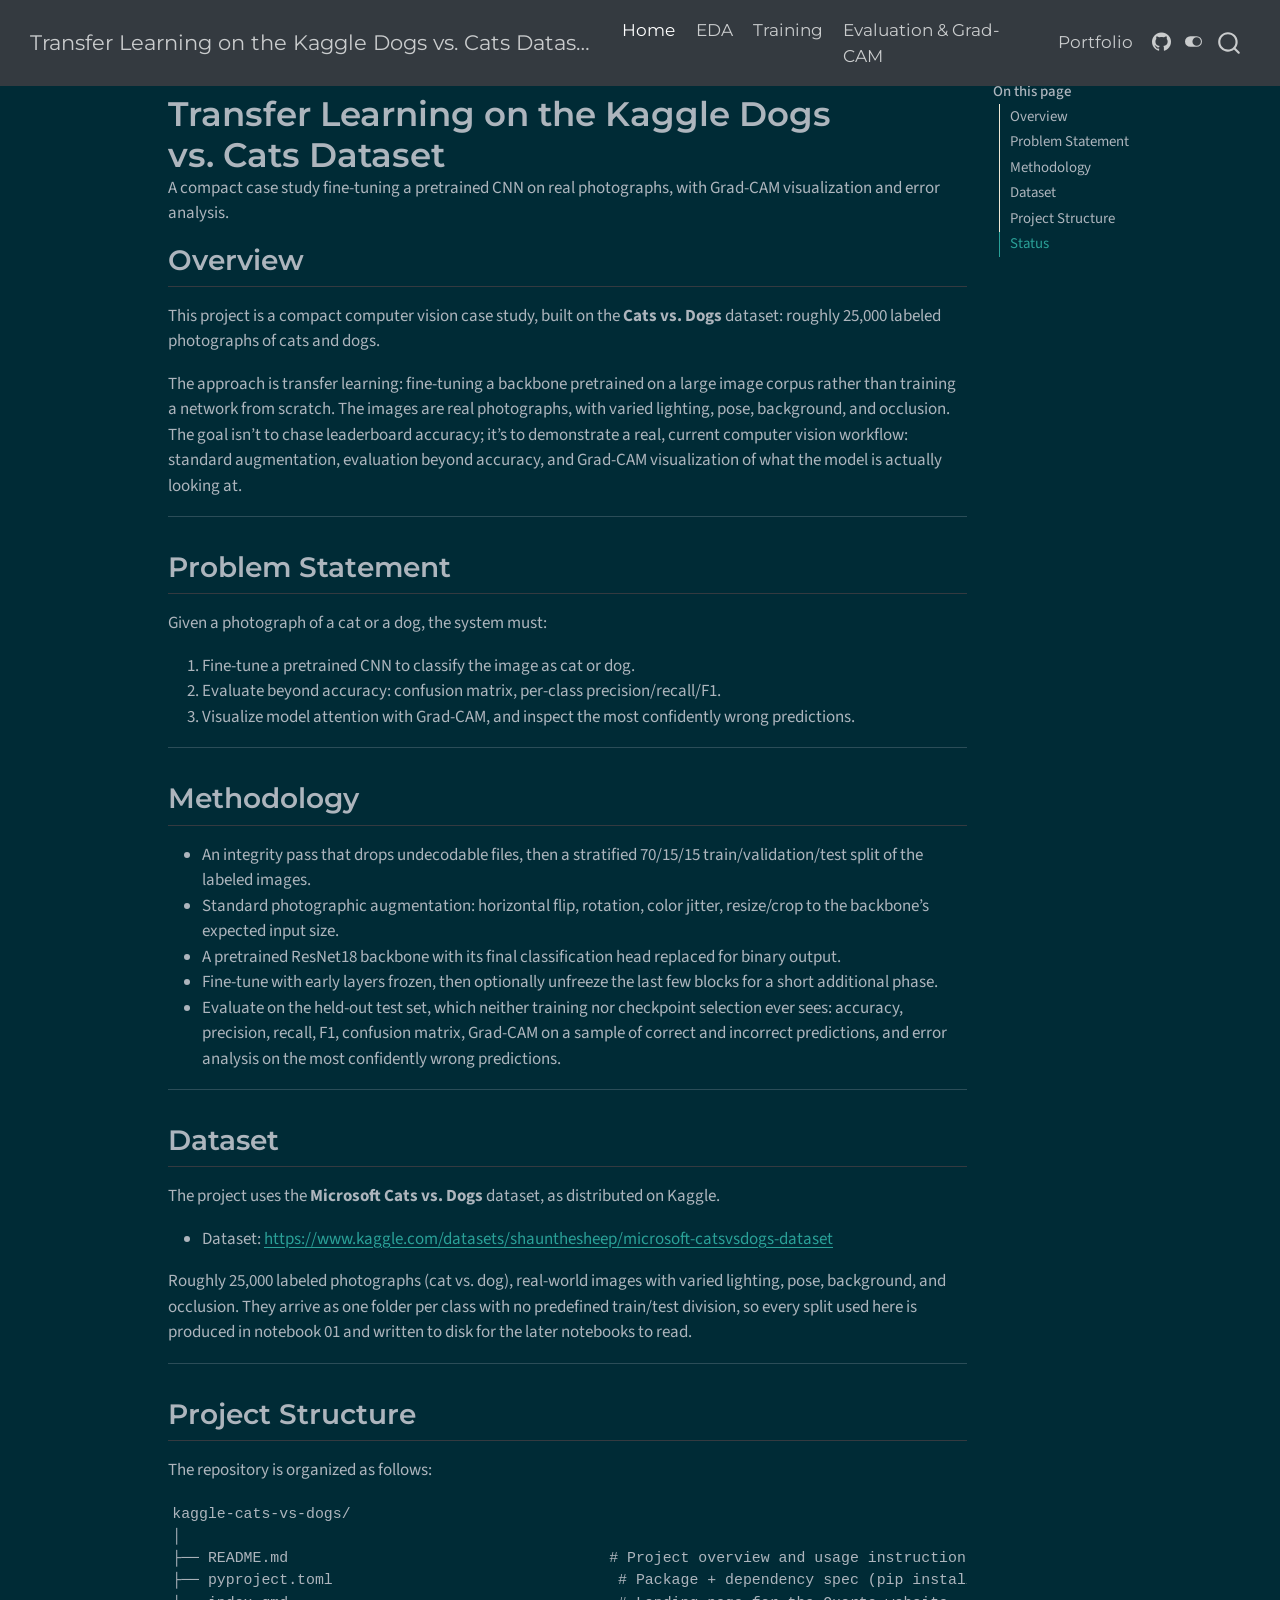
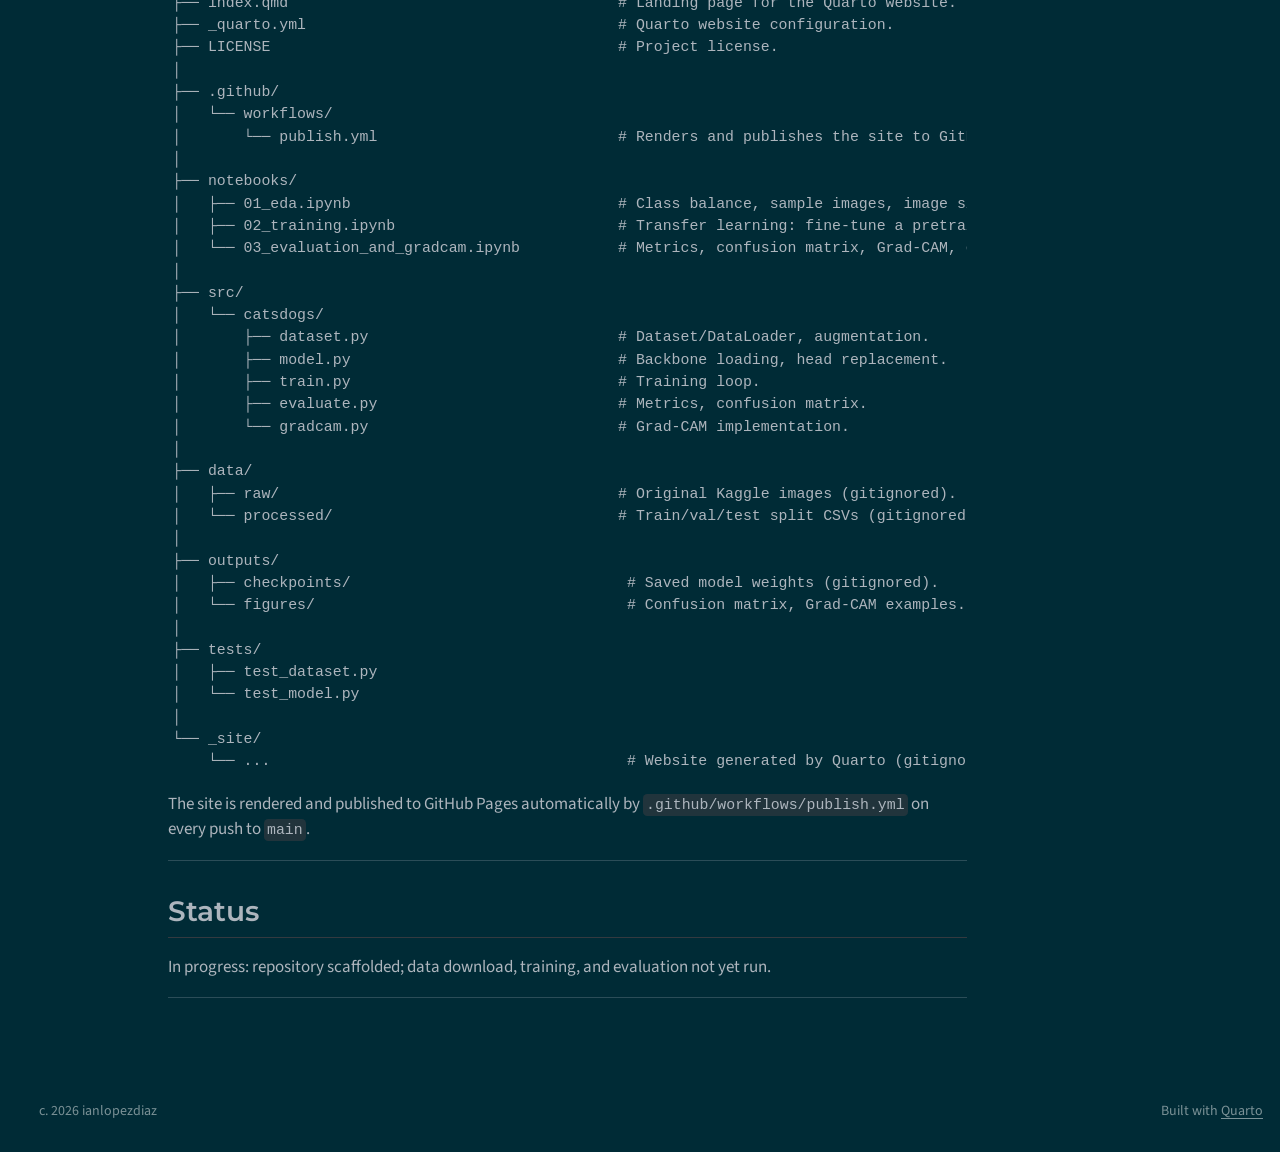
==== index.html @ c194fa3e "Built site for gh-pages" ====
<!DOCTYPE html>
<html xmlns="http://www.w3.org/1999/xhtml" lang="en" xml:lang="en"><head>

<meta charset="utf-8">
<meta name="generator" content="quarto-1.9.38">

<meta name="viewport" content="width=device-width, initial-scale=1.0, user-scalable=yes">

<meta name="description" content="A compact case study fine-tuning a pretrained CNN on real photographs, with Grad-CAM visualization and error analysis.">

<title>Transfer Learning on the Kaggle Dogs vs.&nbsp;Cats Dataset</title>
<style>
/* Default styles provided by pandoc.
** See https://pandoc.org/MANUAL.html#variables-for-html for config info.
*/
code{white-space: pre-wrap;}
span.smallcaps{font-variant: small-caps;}
div.columns{display: flex; gap: min(4vw, 1.5em);}
div.column{flex: auto; overflow-x: auto;}
div.hanging-indent{margin-left: 1.5em; text-indent: -1.5em;}
ul.task-list{list-style: none;}
ul.task-list li input[type="checkbox"] {
  width: 0.8em;
  margin: 0 0.8em 0.2em -1em; /* quarto-specific, see https://github.com/quarto-dev/quarto-cli/issues/4556 */ 
  vertical-align: middle;
}
</style>


<script src="site_libs/quarto-nav/quarto-nav.js"></script>
<script src="site_libs/quarto-nav/headroom.min.js"></script>
<script src="site_libs/clipboard/clipboard.min.js"></script>
<script src="site_libs/quarto-search/autocomplete.umd.js"></script>
<script src="site_libs/quarto-search/fuse.min.js"></script>
<script src="site_libs/quarto-search/quarto-search.js"></script>
<meta name="quarto:offset" content="./">
<script src="site_libs/quarto-html/quarto.js" type="module"></script>
<script src="site_libs/quarto-html/tabsets/tabsets.js" type="module"></script>
<script src="site_libs/quarto-html/popper.min.js"></script>
<script src="site_libs/quarto-html/tippy.umd.min.js"></script>
<script src="site_libs/quarto-html/anchor.min.js"></script>
<link href="site_libs/quarto-html/tippy.css" rel="stylesheet">
<link href="site_libs/quarto-html/quarto-syntax-highlighting-de63f62b328812d8e578a4d74e282472.css" rel="stylesheet" class="quarto-color-scheme" id="quarto-text-highlighting-styles">
<link href="site_libs/quarto-html/quarto-syntax-highlighting-dark-6b6957c917596b414ec0b78690761e87.css" rel="stylesheet" class="quarto-color-scheme quarto-color-alternate" id="quarto-text-highlighting-styles">
<script src="site_libs/bootstrap/bootstrap.min.js"></script>
<link href="site_libs/bootstrap/bootstrap-icons.css" rel="stylesheet">
<link href="site_libs/bootstrap/bootstrap-56c6ba344ce1fe9ce567c839fcaaa1fb.min.css" rel="stylesheet" append-hash="true" class="quarto-color-scheme" id="quarto-bootstrap" data-mode="light">
<link href="site_libs/bootstrap/bootstrap-dark-e62e535e3da6ef647fc583e7cb8f0564.min.css" rel="stylesheet" append-hash="true" class="quarto-color-scheme quarto-color-alternate" id="quarto-bootstrap" data-mode="dark">
<script id="quarto-search-options" type="application/json">{
  "location": "navbar",
  "copy-button": false,
  "collapse-after": 3,
  "panel-placement": "end",
  "type": "overlay",
  "limit": 50,
  "keyboard-shortcut": [
    "f",
    "/",
    "s"
  ],
  "show-item-context": false,
  "language": {
    "search-no-results-text": "No results",
    "search-matching-documents-text": "matching documents",
    "search-copy-link-title": "Copy link to search",
    "search-hide-matches-text": "Hide additional matches",
    "search-more-match-text": "more match in this document",
    "search-more-matches-text": "more matches in this document",
    "search-clear-button-title": "Clear",
    "search-text-placeholder": "",
    "search-detached-cancel-button-title": "Cancel",
    "search-submit-button-title": "Submit",
    "search-label": "Search"
  }
}</script>


</head>

<body class="nav-fixed quarto-dark"><script id="quarto-html-before-body" type="application/javascript">
    const toggleBodyColorMode = (bsSheetEl) => {
      const mode = bsSheetEl.getAttribute("data-mode");
      const bodyEl = window.document.querySelector("body");
      if (mode === "dark") {
        bodyEl.classList.add("quarto-dark");
        bodyEl.classList.remove("quarto-light");
      } else {
        bodyEl.classList.add("quarto-light");
        bodyEl.classList.remove("quarto-dark");
      }
    }
    const toggleBodyColorPrimary = () => {
      const bsSheetEl = window.document.querySelector("link#quarto-bootstrap:not([rel=disabled-stylesheet])");
      if (bsSheetEl) {
        toggleBodyColorMode(bsSheetEl);
      }
    }
    const setColorSchemeToggle = (alternate) => {
      const toggles = window.document.querySelectorAll('.quarto-color-scheme-toggle');
      for (let i=0; i < toggles.length; i++) {
        const toggle = toggles[i];
        if (toggle) {
          if (alternate) {
            toggle.classList.add("alternate");
          } else {
            toggle.classList.remove("alternate");
          }
        }
      }
    };
    const toggleColorMode = (alternate) => {
      // Switch the stylesheets
      const primaryStylesheets = window.document.querySelectorAll('link.quarto-color-scheme:not(.quarto-color-alternate)');
      const alternateStylesheets = window.document.querySelectorAll('link.quarto-color-scheme.quarto-color-alternate');
      manageTransitions('#quarto-margin-sidebar .nav-link', false);
      if (alternate) {
        // note: dark is layered on light, we don't disable primary!
        enableStylesheet(alternateStylesheets);
        for (const sheetNode of alternateStylesheets) {
          if (sheetNode.id === "quarto-bootstrap") {
            toggleBodyColorMode(sheetNode);
          }
        }
      } else {
        disableStylesheet(alternateStylesheets);
        enableStylesheet(primaryStylesheets)
        toggleBodyColorPrimary();
      }
      manageTransitions('#quarto-margin-sidebar .nav-link', true);
      // Switch the toggles
      setColorSchemeToggle(alternate)
      // Hack to workaround the fact that safari doesn't
      // properly recolor the scrollbar when toggling (#1455)
      if (navigator.userAgent.indexOf('Safari') > 0 && navigator.userAgent.indexOf('Chrome') == -1) {
        manageTransitions("body", false);
        window.scrollTo(0, 1);
        setTimeout(() => {
          window.scrollTo(0, 0);
          manageTransitions("body", true);
        }, 40);
      }
    }
    const disableStylesheet = (stylesheets) => {
      for (let i=0; i < stylesheets.length; i++) {
        const stylesheet = stylesheets[i];
        stylesheet.rel = 'disabled-stylesheet';
      }
    }
    const enableStylesheet = (stylesheets) => {
      for (let i=0; i < stylesheets.length; i++) {
        const stylesheet = stylesheets[i];
        if(stylesheet.rel !== 'stylesheet') { // for Chrome, which will still FOUC without this check
          stylesheet.rel = 'stylesheet';
        }
      }
    }
    const manageTransitions = (selector, allowTransitions) => {
      const els = window.document.querySelectorAll(selector);
      for (let i=0; i < els.length; i++) {
        const el = els[i];
        if (allowTransitions) {
          el.classList.remove('notransition');
        } else {
          el.classList.add('notransition');
        }
      }
    }
    const isFileUrl = () => {
      return window.location.protocol === 'file:';
    }
    const hasAlternateSentinel = () => {
      let styleSentinel = getColorSchemeSentinel();
      if (styleSentinel !== null) {
        return styleSentinel === "alternate";
      } else {
        return false;
      }
    }
    const setStyleSentinel = (alternate) => {
      const value = alternate ? "alternate" : "default";
      if (!isFileUrl()) {
        window.localStorage.setItem("quarto-color-scheme", value);
      } else {
        localAlternateSentinel = value;
      }
    }
    const getColorSchemeSentinel = () => {
      if (!isFileUrl()) {
        const storageValue = window.localStorage.getItem("quarto-color-scheme");
        return storageValue != null ? storageValue : localAlternateSentinel;
      } else {
        return localAlternateSentinel;
      }
    }
    const toggleGiscusIfUsed = (isAlternate, darkModeDefault) => {
      const baseTheme = document.querySelector('#giscus-base-theme')?.value ?? 'light';
      const alternateTheme = document.querySelector('#giscus-alt-theme')?.value ?? 'dark';
      let newTheme = '';
      if(authorPrefersDark) {
        newTheme = isAlternate ? baseTheme : alternateTheme;
      } else {
        newTheme = isAlternate ? alternateTheme : baseTheme;
      }
      const changeGiscusTheme = () => {
        // From: https://github.com/giscus/giscus/issues/336
        const sendMessage = (message) => {
          const iframe = document.querySelector('iframe.giscus-frame');
          if (!iframe) return;
          iframe.contentWindow.postMessage({ giscus: message }, 'https://giscus.app');
        }
        sendMessage({
          setConfig: {
            theme: newTheme
          }
        });
      }
      const isGiscussLoaded = window.document.querySelector('iframe.giscus-frame') !== null;
      if (isGiscussLoaded) {
        changeGiscusTheme();
      }
    };
    const authorPrefersDark = true;
    const darkModeDefault = authorPrefersDark;
    let localAlternateSentinel = darkModeDefault ? 'alternate' : 'default';
    // Dark / light mode switch
    window.quartoToggleColorScheme = () => {
      // Read the current dark / light value
      let toAlternate = !hasAlternateSentinel();
      toggleColorMode(toAlternate);
      setStyleSentinel(toAlternate);
      toggleGiscusIfUsed(toAlternate, darkModeDefault);
      window.dispatchEvent(new Event('resize'));
    };
    // Switch to dark mode if need be
    if (hasAlternateSentinel()) {
      toggleColorMode(true);
    } else {
      toggleColorMode(false);
    }
  </script>

<div id="quarto-search-results"></div>
  <header id="quarto-header" class="headroom fixed-top">
    <nav class="navbar navbar-expand-lg " data-bs-theme="dark">
      <div class="navbar-container container-fluid">
      <div class="navbar-brand-container mx-auto">
    <a class="navbar-brand" href="./index.html">
    <span class="navbar-title">Transfer Learning on the Kaggle Dogs vs.&nbsp;Cats Dataset</span>
    </a>
  </div>
            <div id="quarto-search" class="" title="Search"></div>
          <button class="navbar-toggler" type="button" data-bs-toggle="collapse" data-bs-target="#navbarCollapse" aria-controls="navbarCollapse" role="menu" aria-expanded="false" aria-label="Toggle navigation" onclick="if (window.quartoToggleHeadroom) { window.quartoToggleHeadroom(); }">
  <span class="navbar-toggler-icon"></span>
</button>
          <div class="collapse navbar-collapse" id="navbarCollapse">
            <ul class="navbar-nav navbar-nav-scroll me-auto">
  <li class="nav-item">
    <a class="nav-link active" href="./index.html" aria-current="page"> 
<span class="menu-text">Home</span></a>
  </li>  
  <li class="nav-item">
    <a class="nav-link" href="./notebooks/01_eda.html"> 
<span class="menu-text">EDA</span></a>
  </li>  
  <li class="nav-item">
    <a class="nav-link" href="./notebooks/02_training.html"> 
<span class="menu-text">Training</span></a>
  </li>  
  <li class="nav-item">
    <a class="nav-link" href="./notebooks/03_evaluation_and_gradcam.html"> 
<span class="menu-text">Evaluation &amp; Grad-CAM</span></a>
  </li>  
</ul>
            <ul class="navbar-nav navbar-nav-scroll ms-auto">
  <li class="nav-item">
    <a class="nav-link" href="https://ianlopezdiaz.github.io/portfolio"> 
<span class="menu-text">Portfolio</span></a>
  </li>  
  <li class="nav-item compact">
    <a class="nav-link" href="https://github.com/ianlopezdiaz/kaggle-cats-vs-dogs"> <i class="bi bi-github" role="img">
</i> 
<span class="menu-text"></span></a>
  </li>  
</ul>
          </div> <!-- /navcollapse -->
            <div class="quarto-navbar-tools">
  <a href="" class="quarto-color-scheme-toggle quarto-navigation-tool  px-1" onclick="window.quartoToggleColorScheme(); return false;" title="Toggle dark mode"><i class="bi"></i></a>
</div>
      </div> <!-- /container-fluid -->
    </nav>
</header>
<!-- content -->
<div id="quarto-content" class="quarto-container page-columns page-rows-contents page-layout-article page-navbar">
<!-- sidebar -->
<!-- margin-sidebar -->
    <div id="quarto-margin-sidebar" class="sidebar margin-sidebar">
        <nav id="TOC" role="doc-toc" class="toc-active">
    <h2 id="toc-title">On this page</h2>
   
  <ul>
  <li><a href="#overview" id="toc-overview" class="nav-link active" data-scroll-target="#overview">Overview</a></li>
  <li><a href="#problem-statement" id="toc-problem-statement" class="nav-link" data-scroll-target="#problem-statement">Problem Statement</a></li>
  <li><a href="#methodology" id="toc-methodology" class="nav-link" data-scroll-target="#methodology">Methodology</a></li>
  <li><a href="#dataset" id="toc-dataset" class="nav-link" data-scroll-target="#dataset">Dataset</a></li>
  <li><a href="#project-structure" id="toc-project-structure" class="nav-link" data-scroll-target="#project-structure">Project Structure</a></li>
  <li><a href="#status" id="toc-status" class="nav-link" data-scroll-target="#status">Status</a></li>
  </ul>
</nav>
    </div>
<!-- main -->
<main class="content" id="quarto-document-content">


<header id="title-block-header" class="quarto-title-block default">
<div class="quarto-title">
<h1 class="title">Transfer Learning on the Kaggle Dogs vs.&nbsp;Cats Dataset</h1>
</div>

<div>
  <div class="description">
    A compact case study fine-tuning a pretrained CNN on real photographs, with Grad-CAM visualization and error analysis.
  </div>
</div>


<div class="quarto-title-meta">

    
  
    
  </div>
  


</header>


<section id="overview" class="level2">
<h2 class="anchored" data-anchor-id="overview">Overview</h2>
<p>This project is a compact computer vision case study, built on the <strong>Cats vs.&nbsp;Dogs</strong> dataset: roughly 25,000 labeled photographs of cats and dogs.</p>
<p>The approach is transfer learning: fine-tuning a backbone pretrained on a large image corpus rather than training a network from scratch. The images are real photographs, with varied lighting, pose, background, and occlusion. The goal isn’t to chase leaderboard accuracy; it’s to demonstrate a real, current computer vision workflow: standard augmentation, evaluation beyond accuracy, and Grad-CAM visualization of what the model is actually looking at.</p>
<hr>
</section>
<section id="problem-statement" class="level2">
<h2 class="anchored" data-anchor-id="problem-statement">Problem Statement</h2>
<p>Given a photograph of a cat or a dog, the system must:</p>
<ol type="1">
<li>Fine-tune a pretrained CNN to classify the image as cat or dog.</li>
<li>Evaluate beyond accuracy: confusion matrix, per-class precision/recall/F1.</li>
<li>Visualize model attention with Grad-CAM, and inspect the most confidently wrong predictions.</li>
</ol>
<hr>
</section>
<section id="methodology" class="level2">
<h2 class="anchored" data-anchor-id="methodology">Methodology</h2>
<ul>
<li>An integrity pass that drops undecodable files, then a stratified 70/15/15 train/validation/test split of the labeled images.</li>
<li>Standard photographic augmentation: horizontal flip, rotation, color jitter, resize/crop to the backbone’s expected input size.</li>
<li>A pretrained ResNet18 backbone with its final classification head replaced for binary output.</li>
<li>Fine-tune with early layers frozen, then optionally unfreeze the last few blocks for a short additional phase.</li>
<li>Evaluate on the held-out test set, which neither training nor checkpoint selection ever sees: accuracy, precision, recall, F1, confusion matrix, Grad-CAM on a sample of correct and incorrect predictions, and error analysis on the most confidently wrong predictions.</li>
</ul>
<hr>
</section>
<section id="dataset" class="level2">
<h2 class="anchored" data-anchor-id="dataset">Dataset</h2>
<p>The project uses the <strong>Microsoft Cats vs.&nbsp;Dogs</strong> dataset, as distributed on Kaggle.</p>
<ul>
<li>Dataset: <a href="https://www.kaggle.com/datasets/shaunthesheep/microsoft-catsvsdogs-dataset">https://www.kaggle.com/datasets/shaunthesheep/microsoft-catsvsdogs-dataset</a></li>
</ul>
<p>Roughly 25,000 labeled photographs (cat vs.&nbsp;dog), real-world images with varied lighting, pose, background, and occlusion. They arrive as one folder per class with no predefined train/test division, so every split used here is produced in notebook 01 and written to disk for the later notebooks to read.</p>
<hr>
</section>
<section id="project-structure" class="level2">
<h2 class="anchored" data-anchor-id="project-structure">Project Structure</h2>
<p>The repository is organized as follows:</p>
<pre class="text"><code>kaggle-cats-vs-dogs/
│
├── README.md                                    # Project overview and usage instructions.
├── pyproject.toml                                # Package + dependency spec (pip install -e .).
├── index.qmd                                     # Landing page for the Quarto website.
├── _quarto.yml                                   # Quarto website configuration.
├── LICENSE                                       # Project license.
│
├── .github/
│   └── workflows/
│       └── publish.yml                           # Renders and publishes the site to GitHub Pages on push to main.
│
├── notebooks/
│   ├── 01_eda.ipynb                              # Class balance, sample images, image size/aspect survey.
│   ├── 02_training.ipynb                         # Transfer learning: fine-tune a pretrained backbone.
│   └── 03_evaluation_and_gradcam.ipynb           # Metrics, confusion matrix, Grad-CAM, error analysis.
│
├── src/
│   └── catsdogs/
│       ├── dataset.py                            # Dataset/DataLoader, augmentation.
│       ├── model.py                              # Backbone loading, head replacement.
│       ├── train.py                              # Training loop.
│       ├── evaluate.py                           # Metrics, confusion matrix.
│       └── gradcam.py                            # Grad-CAM implementation.
│
├── data/
│   ├── raw/                                      # Original Kaggle images (gitignored).
│   └── processed/                                # Train/val/test split CSVs (gitignored).
│
├── outputs/
│   ├── checkpoints/                               # Saved model weights (gitignored).
│   └── figures/                                   # Confusion matrix, Grad-CAM examples.
│
├── tests/
│   ├── test_dataset.py
│   └── test_model.py
│
└── _site/
    └── ...                                        # Website generated by Quarto (gitignored, built in CI, not committed).</code></pre>
<p>The site is rendered and published to GitHub Pages automatically by <code>.github/workflows/publish.yml</code> on every push to <code>main</code>.</p>
<hr>
</section>
<section id="status" class="level2">
<h2 class="anchored" data-anchor-id="status">Status</h2>
<p>In progress: repository scaffolded; data download, training, and evaluation not yet run.</p>
<hr>


</section>

</main> <!-- /main -->
<script id="quarto-html-after-body" type="application/javascript">
  window.document.addEventListener("DOMContentLoaded", function (event) {
    // Ensure there is a toggle, if there isn't float one in the top right
    if (window.document.querySelector('.quarto-color-scheme-toggle') === null) {
      const a = window.document.createElement('a');
      a.classList.add('top-right');
      a.classList.add('quarto-color-scheme-toggle');
      a.href = "";
      a.onclick = function() { try { window.quartoToggleColorScheme(); } catch {} return false; };
      const i = window.document.createElement("i");
      i.classList.add('bi');
      a.appendChild(i);
      window.document.body.appendChild(a);
    }
    setColorSchemeToggle(hasAlternateSentinel())
    const icon = "";
    const anchorJS = new window.AnchorJS();
    anchorJS.options = {
      placement: 'right',
      icon: icon
    };
    anchorJS.add('.anchored');
    const isCodeAnnotation = (el) => {
      for (const clz of el.classList) {
        if (clz.startsWith('code-annotation-')) {                     
          return true;
        }
      }
      return false;
    }
    const onCopySuccess = function(e) {
      // button target
      const button = e.trigger;
      // don't keep focus
      button.blur();
      // flash "checked"
      button.classList.add('code-copy-button-checked');
      var currentTitle = button.getAttribute("title");
      button.setAttribute("title", "Copied!");
      let tooltip;
      if (window.bootstrap) {
        button.setAttribute("data-bs-toggle", "tooltip");
        button.setAttribute("data-bs-placement", "left");
        button.setAttribute("data-bs-title", "Copied!");
        tooltip = new bootstrap.Tooltip(button, 
          { trigger: "manual", 
            customClass: "code-copy-button-tooltip",
            offset: [0, -8]});
        tooltip.show();    
      }
      setTimeout(function() {
        if (tooltip) {
          tooltip.hide();
          button.removeAttribute("data-bs-title");
          button.removeAttribute("data-bs-toggle");
          button.removeAttribute("data-bs-placement");
        }
        button.setAttribute("title", currentTitle);
        button.classList.remove('code-copy-button-checked');
      }, 1000);
      // clear code selection
      e.clearSelection();
    }
    const getTextToCopy = function(trigger) {
      const outerScaffold = trigger.parentElement.cloneNode(true);
      const codeEl = outerScaffold.querySelector('code');
      for (const childEl of codeEl.children) {
        if (isCodeAnnotation(childEl)) {
          childEl.remove();
        }
      }
      return codeEl.innerText;
    }
    const clipboard = new window.ClipboardJS('.code-copy-button:not([data-in-quarto-modal])', {
      text: getTextToCopy
    });
    clipboard.on('success', onCopySuccess);
    if (window.document.getElementById('quarto-embedded-source-code-modal')) {
      const clipboardModal = new window.ClipboardJS('.code-copy-button[data-in-quarto-modal]', {
        text: getTextToCopy,
        container: window.document.getElementById('quarto-embedded-source-code-modal')
      });
      clipboardModal.on('success', onCopySuccess);
    }
      var localhostRegex = new RegExp(/^(?:http|https):\/\/localhost\:?[0-9]*\//);
      var mailtoRegex = new RegExp(/^mailto:/);
        var filterRegex = new RegExp("https:\/\/ianlopezdiaz\.github\.io\/kaggle-cats-vs-dogs");
      var isInternal = (href) => {
          return filterRegex.test(href) || localhostRegex.test(href) || mailtoRegex.test(href);
      }
      // Inspect non-navigation links and adorn them if external
     var links = window.document.querySelectorAll('a[href]:not(.nav-link):not(.navbar-brand):not(.toc-action):not(.sidebar-link):not(.sidebar-item-toggle):not(.pagination-link):not(.no-external):not([aria-hidden]):not(.dropdown-item):not(.quarto-navigation-tool):not(.about-link)');
      for (var i=0; i<links.length; i++) {
        const link = links[i];
        if (!isInternal(link.href)) {
          // undo the damage that might have been done by quarto-nav.js in the case of
          // links that we want to consider external
          if (link.dataset.originalHref !== undefined) {
            link.href = link.dataset.originalHref;
          }
        }
      }
    function tippyHover(el, contentFn, onTriggerFn, onUntriggerFn) {
      const config = {
        allowHTML: true,
        maxWidth: 500,
        delay: 100,
        arrow: false,
        appendTo: function(el) {
            return el.parentElement;
        },
        interactive: true,
        interactiveBorder: 10,
        theme: 'quarto',
        placement: 'bottom-start',
      };
      if (contentFn) {
        config.content = contentFn;
      }
      if (onTriggerFn) {
        config.onTrigger = onTriggerFn;
      }
      if (onUntriggerFn) {
        config.onUntrigger = onUntriggerFn;
      }
      window.tippy(el, config); 
    }
    const noterefs = window.document.querySelectorAll('a[role="doc-noteref"]');
    for (var i=0; i<noterefs.length; i++) {
      const ref = noterefs[i];
      tippyHover(ref, function() {
        // use id or data attribute instead here
        let href = ref.getAttribute('data-footnote-href') || ref.getAttribute('href');
        try { href = new URL(href).hash; } catch {}
        const id = href.replace(/^#\/?/, "");
        const note = window.document.getElementById(id);
        if (note) {
          return note.innerHTML;
        } else {
          return "";
        }
      });
    }
    const xrefs = window.document.querySelectorAll('a.quarto-xref');
    const processXRef = (id, note) => {
      // Strip column container classes
      const stripColumnClz = (el) => {
        el.classList.remove("page-full", "page-columns");
        if (el.children) {
          for (const child of el.children) {
            stripColumnClz(child);
          }
        }
      }
      stripColumnClz(note)
      if (id === null || id.startsWith('sec-')) {
        // Special case sections, only their first couple elements
        const container = document.createElement("div");
        if (note.children && note.children.length > 2) {
          container.appendChild(note.children[0].cloneNode(true));
          for (let i = 1; i < note.children.length; i++) {
            const child = note.children[i];
            if (child.tagName === "P" && child.innerText === "") {
              continue;
            } else {
              container.appendChild(child.cloneNode(true));
              break;
            }
          }
          if (window.Quarto?.typesetMath) {
            window.Quarto.typesetMath(container);
          }
          return container.innerHTML
        } else {
          if (window.Quarto?.typesetMath) {
            window.Quarto.typesetMath(note);
          }
          return note.innerHTML;
        }
      } else {
        // Remove any anchor links if they are present
        const anchorLink = note.querySelector('a.anchorjs-link');
        if (anchorLink) {
          anchorLink.remove();
        }
        if (window.Quarto?.typesetMath) {
          window.Quarto.typesetMath(note);
        }
        if (note.classList.contains("callout")) {
          return note.outerHTML;
        } else {
          return note.innerHTML;
        }
      }
    }
    for (var i=0; i<xrefs.length; i++) {
      const xref = xrefs[i];
      tippyHover(xref, undefined, function(instance) {
        instance.disable();
        let url = xref.getAttribute('href');
        let hash = undefined; 
        if (url.startsWith('#')) {
          hash = url;
        } else {
          try { hash = new URL(url).hash; } catch {}
        }
        if (hash) {
          const id = hash.replace(/^#\/?/, "");
          const note = window.document.getElementById(id);
          if (note !== null) {
            try {
              const html = processXRef(id, note.cloneNode(true));
              instance.setContent(html);
            } finally {
              instance.enable();
              instance.show();
            }
          } else {
            // See if we can fetch this
            fetch(url.split('#')[0])
            .then(res => res.text())
            .then(html => {
              const parser = new DOMParser();
              const htmlDoc = parser.parseFromString(html, "text/html");
              const note = htmlDoc.getElementById(id);
              if (note !== null) {
                const html = processXRef(id, note);
                instance.setContent(html);
              } 
            }).finally(() => {
              instance.enable();
              instance.show();
            });
          }
        } else {
          // See if we can fetch a full url (with no hash to target)
          // This is a special case and we should probably do some content thinning / targeting
          fetch(url)
          .then(res => res.text())
          .then(html => {
            const parser = new DOMParser();
            const htmlDoc = parser.parseFromString(html, "text/html");
            const note = htmlDoc.querySelector('main.content');
            if (note !== null) {
              // This should only happen for chapter cross references
              // (since there is no id in the URL)
              // remove the first header
              if (note.children.length > 0 && note.children[0].tagName === "HEADER") {
                note.children[0].remove();
              }
              const html = processXRef(null, note);
              instance.setContent(html);
            } 
          }).finally(() => {
            instance.enable();
            instance.show();
          });
        }
      }, function(instance) {
      });
    }
        let selectedAnnoteEl;
        const selectorForAnnotation = ( cell, annotation) => {
          let cellAttr = 'data-code-cell="' + cell + '"';
          let lineAttr = 'data-code-annotation="' +  annotation + '"';
          const selector = 'span[' + cellAttr + '][' + lineAttr + ']';
          return selector;
        }
        const selectCodeLines = (annoteEl) => {
          const doc = window.document;
          const targetCell = annoteEl.getAttribute("data-target-cell");
          const targetAnnotation = annoteEl.getAttribute("data-target-annotation");
          const annoteSpan = window.document.querySelector(selectorForAnnotation(targetCell, targetAnnotation));
          const lines = annoteSpan.getAttribute("data-code-lines").split(",");
          const lineIds = lines.map((line) => {
            return targetCell + "-" + line;
          })
          let top = null;
          let height = null;
          let parent = null;
          if (lineIds.length > 0) {
              //compute the position of the single el (top and bottom and make a div)
              const el = window.document.getElementById(lineIds[0]);
              top = el.offsetTop;
              height = el.offsetHeight;
              parent = el.parentElement.parentElement;
            if (lineIds.length > 1) {
              const lastEl = window.document.getElementById(lineIds[lineIds.length - 1]);
              const bottom = lastEl.offsetTop + lastEl.offsetHeight;
              height = bottom - top;
            }
            if (top !== null && height !== null && parent !== null) {
              // cook up a div (if necessary) and position it 
              let div = window.document.getElementById("code-annotation-line-highlight");
              if (div === null) {
                div = window.document.createElement("div");
                div.setAttribute("id", "code-annotation-line-highlight");
                div.style.position = 'absolute';
                parent.appendChild(div);
              }
              div.style.top = top - 2 + "px";
              div.style.height = height + 4 + "px";
              div.style.left = 0;
              let gutterDiv = window.document.getElementById("code-annotation-line-highlight-gutter");
              if (gutterDiv === null) {
                gutterDiv = window.document.createElement("div");
                gutterDiv.setAttribute("id", "code-annotation-line-highlight-gutter");
                gutterDiv.style.position = 'absolute';
                const codeCell = window.document.getElementById(targetCell);
                const gutter = codeCell.querySelector('.code-annotation-gutter');
                gutter.appendChild(gutterDiv);
              }
              gutterDiv.style.top = top - 2 + "px";
              gutterDiv.style.height = height + 4 + "px";
            }
            selectedAnnoteEl = annoteEl;
          }
        };
        const unselectCodeLines = () => {
          const elementsIds = ["code-annotation-line-highlight", "code-annotation-line-highlight-gutter"];
          elementsIds.forEach((elId) => {
            const div = window.document.getElementById(elId);
            if (div) {
              div.remove();
            }
          });
          selectedAnnoteEl = undefined;
        };
          // Handle positioning of the toggle
      window.addEventListener(
        "resize",
        throttle(() => {
          elRect = undefined;
          if (selectedAnnoteEl) {
            selectCodeLines(selectedAnnoteEl);
          }
        }, 10)
      );
      function throttle(fn, ms) {
      let throttle = false;
      let timer;
        return (...args) => {
          if(!throttle) { // first call gets through
              fn.apply(this, args);
              throttle = true;
          } else { // all the others get throttled
              if(timer) clearTimeout(timer); // cancel #2
              timer = setTimeout(() => {
                fn.apply(this, args);
                timer = throttle = false;
              }, ms);
          }
        };
      }
        // Attach click handler to the DT
        const annoteDls = window.document.querySelectorAll('dt[data-target-cell]');
        for (const annoteDlNode of annoteDls) {
          annoteDlNode.addEventListener('click', (event) => {
            const clickedEl = event.target;
            if (clickedEl !== selectedAnnoteEl) {
              unselectCodeLines();
              const activeEl = window.document.querySelector('dt[data-target-cell].code-annotation-active');
              if (activeEl) {
                activeEl.classList.remove('code-annotation-active');
              }
              selectCodeLines(clickedEl);
              clickedEl.classList.add('code-annotation-active');
            } else {
              // Unselect the line
              unselectCodeLines();
              clickedEl.classList.remove('code-annotation-active');
            }
          });
        }
    const findCites = (el) => {
      const parentEl = el.parentElement;
      if (parentEl) {
        const cites = parentEl.dataset.cites;
        if (cites) {
          return {
            el,
            cites: cites.split(' ')
          };
        } else {
          return findCites(el.parentElement)
        }
      } else {
        return undefined;
      }
    };
    var bibliorefs = window.document.querySelectorAll('a[role="doc-biblioref"]');
    for (var i=0; i<bibliorefs.length; i++) {
      const ref = bibliorefs[i];
      const citeInfo = findCites(ref);
      if (citeInfo) {
        tippyHover(citeInfo.el, function() {
          var popup = window.document.createElement('div');
          citeInfo.cites.forEach(function(cite) {
            var citeDiv = window.document.createElement('div');
            citeDiv.classList.add('hanging-indent');
            citeDiv.classList.add('csl-entry');
            var biblioDiv = window.document.getElementById('ref-' + cite);
            if (biblioDiv) {
              citeDiv.innerHTML = biblioDiv.innerHTML;
            }
            popup.appendChild(citeDiv);
          });
          return popup.innerHTML;
        });
      }
    }
  });
  </script>
</div> <!-- /content -->
<footer class="footer">
  <div class="nav-footer">
    <div class="nav-footer-left">
<ol start="3" type="a">
<li>2026 ianlopezdiaz</li>
</ol>
</div>   
    <div class="nav-footer-center">
      &nbsp;
    </div>
    <div class="nav-footer-right">
<p>Built with <a href="https://quarto.org/">Quarto</a></p>
</div>
  </div>
</footer>




</body></html>
---- site_libs/quarto-html/tippy.css ----
.tippy-box[data-animation=fade][data-state=hidden]{opacity:0}[data-tippy-root]{max-width:calc(100vw - 10px)}.tippy-box{position:relative;background-color:#333;color:#fff;border-radius:4px;font-size:14px;line-height:1.4;white-space:normal;outline:0;transition-property:transform,visibility,opacity}.tippy-box[data-placement^=top]>.tippy-arrow{bottom:0}.tippy-box[data-placement^=top]>.tippy-arrow:before{bottom:-7px;left:0;border-width:8px 8px 0;border-top-color:initial;transform-origin:center top}.tippy-box[data-placement^=bottom]>.tippy-arrow{top:0}.tippy-box[data-placement^=bottom]>.tippy-arrow:before{top:-7px;left:0;border-width:0 8px 8px;border-bottom-color:initial;transform-origin:center bottom}.tippy-box[data-placement^=left]>.tippy-arrow{right:0}.tippy-box[data-placement^=left]>.tippy-arrow:before{border-width:8px 0 8px 8px;border-left-color:initial;right:-7px;transform-origin:center left}.tippy-box[data-placement^=right]>.tippy-arrow{left:0}.tippy-box[data-placement^=right]>.tippy-arrow:before{left:-7px;border-width:8px 8px 8px 0;border-right-color:initial;transform-origin:center right}.tippy-box[data-inertia][data-state=visible]{transition-timing-function:cubic-bezier(.54,1.5,.38,1.11)}.tippy-arrow{width:16px;height:16px;color:#333}.tippy-arrow:before{content:"";position:absolute;border-color:transparent;border-style:solid}.tippy-content{position:relative;padding:5px 9px;z-index:1}
---- site_libs/quarto-html/quarto-syntax-highlighting-de63f62b328812d8e578a4d74e282472.css ----
/* quarto syntax highlight colors */
:root {
  --quarto-hl-al-color: #ff5555;
  --quarto-hl-an-color: #6a737d;
  --quarto-hl-at-color: #d73a49;
  --quarto-hl-bn-color: #005cc5;
  --quarto-hl-bu-color: #d73a49;
  --quarto-hl-ch-color: #032f62;
  --quarto-hl-co-color: #6a737d;
  --quarto-hl-cv-color: #6a737d;
  --quarto-hl-cn-color: #005cc5;
  --quarto-hl-cf-color: #d73a49;
  --quarto-hl-dt-color: #d73a49;
  --quarto-hl-dv-color: #005cc5;
  --quarto-hl-do-color: #6a737d;
  --quarto-hl-er-color: #ff5555;
  --quarto-hl-ex-color: #d73a49;
  --quarto-hl-fl-color: #005cc5;
  --quarto-hl-fu-color: #6f42c1;
  --quarto-hl-im-color: #032f62;
  --quarto-hl-in-color: #6a737d;
  --quarto-hl-kw-color: #d73a49;
  --quarto-hl-op-color: #24292e;
  --quarto-hl-pp-color: #d73a49;
  --quarto-hl-re-color: #6a737d;
  --quarto-hl-sc-color: #005cc5;
  --quarto-hl-ss-color: #032f62;
  --quarto-hl-st-color: #032f62;
  --quarto-hl-va-color: #e36209;
  --quarto-hl-vs-color: #032f62;
  --quarto-hl-wa-color: #ff5555;
}

/* other quarto variables */
:root {
  --quarto-font-monospace: SFMono-Regular, Menlo, Monaco, Consolas, "Liberation Mono", "Courier New", monospace;
}

/* syntax highlight based on Pandoc's rules */
pre > code.sourceCode > span {
  color: #24292e;
}

code.sourceCode > span {
  color: #24292e;
}

div.sourceCode,
div.sourceCode pre.sourceCode {
  color: #24292e;
}

/* Normal */
code span {
  color: #24292e;
}

/* Alert */
code span.al {
  font-weight: bold;
  color: #ff5555;
}

/* Annotation */
code span.an {
  color: #6a737d;
}

/* Attribute */
code span.at {
  color: #d73a49;
}

/* BaseN */
code span.bn {
  color: #005cc5;
}

/* BuiltIn */
code span.bu {
  color: #d73a49;
}

/* ControlFlow */
code span.cf {
  color: #d73a49;
}

/* Char */
code span.ch {
  color: #032f62;
}

/* Constant */
code span.cn {
  color: #005cc5;
}

/* Comment */
code span.co {
  color: #6a737d;
}

/* CommentVar */
code span.cv {
  color: #6a737d;
}

/* Documentation */
code span.do {
  color: #6a737d;
}

/* DataType */
code span.dt {
  color: #d73a49;
}

/* DecVal */
code span.dv {
  color: #005cc5;
}

/* Error */
code span.er {
  color: #ff5555;
  text-decoration: underline;
}

/* Extension */
code span.ex {
  font-weight: bold;
  color: #d73a49;
}

/* Float */
code span.fl {
  color: #005cc5;
}

/* Function */
code span.fu {
  color: #6f42c1;
}

/* Import */
code span.im {
  color: #032f62;
}

/* Information */
code span.in {
  color: #6a737d;
}

/* Keyword */
code span.kw {
  color: #d73a49;
}

/* Operator */
code span.op {
  color: #24292e;
}

/* Preprocessor */
code span.pp {
  color: #d73a49;
}

/* RegionMarker */
code span.re {
  color: #6a737d;
}

/* SpecialChar */
code span.sc {
  color: #005cc5;
}

/* SpecialString */
code span.ss {
  color: #032f62;
}

/* String */
code span.st {
  color: #032f62;
}

/* Variable */
code span.va {
  color: #e36209;
}

/* VerbatimString */
code span.vs {
  color: #032f62;
}

/* Warning */
code span.wa {
  color: #ff5555;
}

.prevent-inlining {
  content: "</";
}

/*# sourceMappingURL=e073dde7d9be180d5cbafa952671d6f8.css.map */
---- site_libs/quarto-html/quarto-syntax-highlighting-dark-6b6957c917596b414ec0b78690761e87.css ----
/* quarto syntax highlight colors */
:root {
  --quarto-hl-al-color: #ff5555;
  --quarto-hl-an-color: #6a737d;
  --quarto-hl-at-color: #f97583;
  --quarto-hl-bn-color: #79b8ff;
  --quarto-hl-bu-color: #f97583;
  --quarto-hl-ch-color: #9ecbff;
  --quarto-hl-co-color: #6a737d;
  --quarto-hl-cv-color: #6a737d;
  --quarto-hl-cn-color: #79b8ff;
  --quarto-hl-cf-color: #f97583;
  --quarto-hl-dt-color: #f97583;
  --quarto-hl-dv-color: #79b8ff;
  --quarto-hl-do-color: #6a737d;
  --quarto-hl-er-color: #ff5555;
  --quarto-hl-ex-color: #f97583;
  --quarto-hl-fl-color: #79b8ff;
  --quarto-hl-fu-color: #b392f0;
  --quarto-hl-im-color: #9ecbff;
  --quarto-hl-in-color: #6a737d;
  --quarto-hl-kw-color: #f97583;
  --quarto-hl-op-color: #e1e4e8;
  --quarto-hl-pp-color: #f97583;
  --quarto-hl-re-color: #6a737d;
  --quarto-hl-sc-color: #79b8ff;
  --quarto-hl-ss-color: #9ecbff;
  --quarto-hl-st-color: #9ecbff;
  --quarto-hl-va-color: #ffab70;
  --quarto-hl-vs-color: #9ecbff;
  --quarto-hl-wa-color: #ff5555;
}

/* other quarto variables */
:root {
  --quarto-font-monospace: SFMono-Regular, Menlo, Monaco, Consolas, "Liberation Mono", "Courier New", monospace;
}

/* syntax highlight based on Pandoc's rules */
pre > code.sourceCode > span {
  color: #e1e4e8;
}

code.sourceCode > span {
  color: #e1e4e8;
}

div.sourceCode,
div.sourceCode pre.sourceCode {
  color: #e1e4e8;
}

/* Normal */
code span {
  color: #e1e4e8;
}

/* Alert */
code span.al {
  font-weight: bold;
  color: #ff5555;
}

/* Annotation */
code span.an {
  color: #6a737d;
}

/* Attribute */
code span.at {
  color: #f97583;
}

/* BaseN */
code span.bn {
  color: #79b8ff;
}

/* BuiltIn */
code span.bu {
  color: #f97583;
}

/* ControlFlow */
code span.cf {
  color: #f97583;
}

/* Char */
code span.ch {
  color: #9ecbff;
}

/* Constant */
code span.cn {
  color: #79b8ff;
}

/* Comment */
code span.co {
  color: #6a737d;
}

/* CommentVar */
code span.cv {
  color: #6a737d;
}

/* Documentation */
code span.do {
  color: #6a737d;
}

/* DataType */
code span.dt {
  color: #f97583;
}

/* DecVal */
code span.dv {
  color: #79b8ff;
}

/* Error */
code span.er {
  color: #ff5555;
  text-decoration: underline;
}

/* Extension */
code span.ex {
  font-weight: bold;
  color: #f97583;
}

/* Float */
code span.fl {
  color: #79b8ff;
}

/* Function */
code span.fu {
  color: #b392f0;
}

/* Import */
code span.im {
  color: #9ecbff;
}

/* Information */
code span.in {
  color: #6a737d;
}

/* Keyword */
code span.kw {
  color: #f97583;
}

/* Operator */
code span.op {
  color: #e1e4e8;
}

/* Preprocessor */
code span.pp {
  color: #f97583;
}

/* RegionMarker */
code span.re {
  color: #6a737d;
}

/* SpecialChar */
code span.sc {
  color: #79b8ff;
}

/* SpecialString */
code span.ss {
  color: #9ecbff;
}

/* String */
code span.st {
  color: #9ecbff;
}

/* Variable */
code span.va {
  color: #ffab70;
}

/* VerbatimString */
code span.vs {
  color: #9ecbff;
}

/* Warning */
code span.wa {
  color: #ff5555;
}

.prevent-inlining {
  content: "</";
}

/*# sourceMappingURL=63994cfe4e031b08dc03516c8cd81578.css.map */
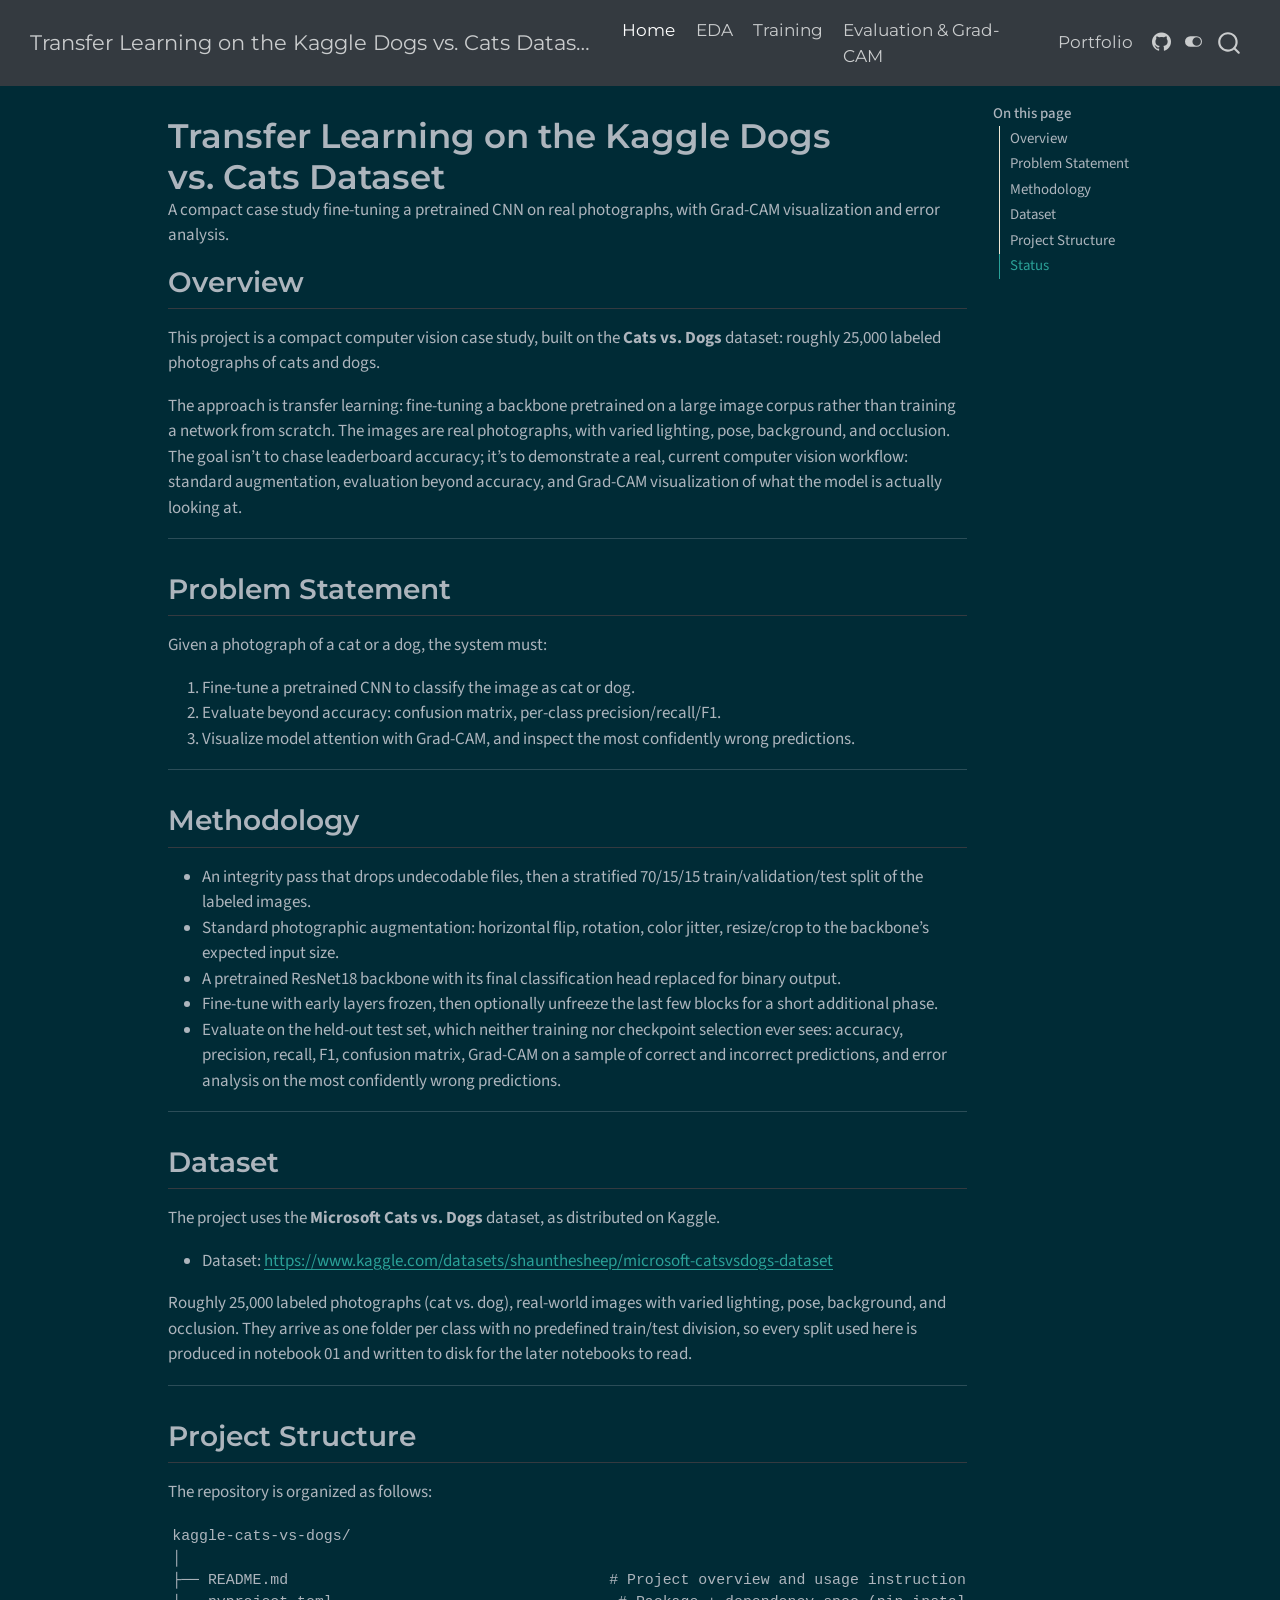
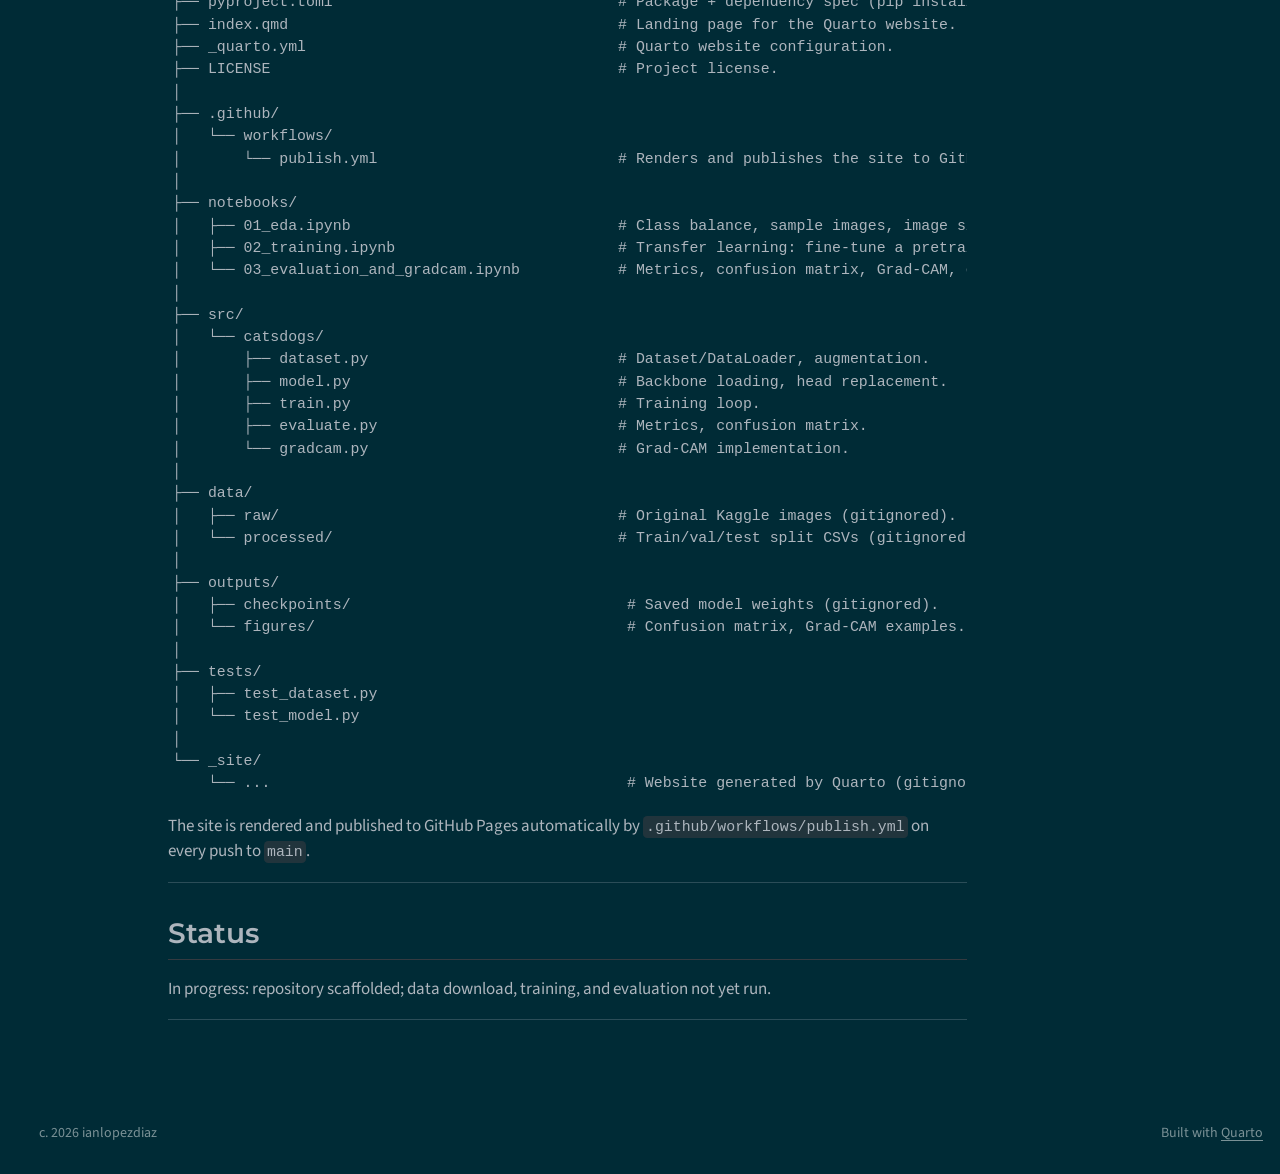
==== commit 758ab6db: "Built site for gh-pages" ====
--- a/index.html
+++ b/index.html
@@ -2,7 +2,7 @@
 <html xmlns="http://www.w3.org/1999/xhtml" lang="en" xml:lang="en"><head>
 
 <meta charset="utf-8">
-<meta name="generator" content="quarto-1.9.38">
+<meta name="generator" content="quarto-1.10.18">
 
 <meta name="viewport" content="width=device-width, initial-scale=1.0, user-scalable=yes">
 
@@ -13,10 +13,13 @@
 /* Default styles provided by pandoc.
 ** See https://pandoc.org/MANUAL.html#variables-for-html for config info.
 */
-code{white-space: pre-wrap;}
 span.smallcaps{font-variant: small-caps;}
-div.columns{display: flex; gap: min(4vw, 1.5em);}
-div.column{flex: auto; overflow-x: auto;}
+div.columns{display: flex; gap: 1.5em;}
+div.column{flex: auto;}
+@media screen {
+div.columns{gap: min(4vw, 1.5em);}
+div.column{overflow-x: auto;}
+}
 div.hanging-indent{margin-left: 1.5em; text-indent: -1.5em;}
 ul.task-list{list-style: none;}
 ul.task-list li input[type="checkbox"] {
@@ -40,12 +43,12 @@
 <script src="site_libs/quarto-html/tippy.umd.min.js"></script>
 <script src="site_libs/quarto-html/anchor.min.js"></script>
 <link href="site_libs/quarto-html/tippy.css" rel="stylesheet">
-<link href="site_libs/quarto-html/quarto-syntax-highlighting-de63f62b328812d8e578a4d74e282472.css" rel="stylesheet" class="quarto-color-scheme" id="quarto-text-highlighting-styles">
-<link href="site_libs/quarto-html/quarto-syntax-highlighting-dark-6b6957c917596b414ec0b78690761e87.css" rel="stylesheet" class="quarto-color-scheme quarto-color-alternate" id="quarto-text-highlighting-styles">
+<link href="site_libs/quarto-html/quarto-syntax-highlighting-bb62276ab45c84d9efd712f51ff97b5a.css" rel="stylesheet" class="quarto-color-scheme" id="quarto-text-highlighting-styles">
+<link href="site_libs/quarto-html/quarto-syntax-highlighting-dark-5a1953863e1f72ef3b996ef827f01ca7.css" rel="stylesheet" class="quarto-color-scheme quarto-color-alternate" id="quarto-text-highlighting-styles">
 <script src="site_libs/bootstrap/bootstrap.min.js"></script>
 <link href="site_libs/bootstrap/bootstrap-icons.css" rel="stylesheet">
-<link href="site_libs/bootstrap/bootstrap-56c6ba344ce1fe9ce567c839fcaaa1fb.min.css" rel="stylesheet" append-hash="true" class="quarto-color-scheme" id="quarto-bootstrap" data-mode="light">
-<link href="site_libs/bootstrap/bootstrap-dark-e62e535e3da6ef647fc583e7cb8f0564.min.css" rel="stylesheet" append-hash="true" class="quarto-color-scheme quarto-color-alternate" id="quarto-bootstrap" data-mode="dark">
+<link href="site_libs/bootstrap/bootstrap-2ffbace8f2f8ac960a45985b86cc6821.min.css" rel="stylesheet" append-hash="true" class="quarto-color-scheme" id="quarto-bootstrap" data-mode="light">
+<link href="site_libs/bootstrap/bootstrap-dark-9d8cb340140570a31e47c02d2bba5fc0.min.css" rel="stylesheet" append-hash="true" class="quarto-color-scheme quarto-color-alternate" id="quarto-bootstrap" data-mode="dark">
 <script id="quarto-search-options" type="application/json">{
   "location": "navbar",
   "copy-button": false,
--- a/site_libs/quarto-html/quarto-syntax-highlighting-bb62276ab45c84d9efd712f51ff97b5a.css
+++ b/site_libs/quarto-html/quarto-syntax-highlighting-bb62276ab45c84d9efd712f51ff97b5a.css
@@ -0,0 +1,210 @@
+/* quarto syntax highlight colors */
+:root {
+  --quarto-hl-al-color: #ff5555;
+  --quarto-hl-an-color: #6a737d;
+  --quarto-hl-at-color: #d73a49;
+  --quarto-hl-bn-color: #005cc5;
+  --quarto-hl-bu-color: #d73a49;
+  --quarto-hl-ch-color: #032f62;
+  --quarto-hl-co-color: #6a737d;
+  --quarto-hl-cv-color: #6a737d;
+  --quarto-hl-cn-color: #005cc5;
+  --quarto-hl-cf-color: #d73a49;
+  --quarto-hl-dt-color: #d73a49;
+  --quarto-hl-dv-color: #005cc5;
+  --quarto-hl-do-color: #6a737d;
+  --quarto-hl-er-color: #ff5555;
+  --quarto-hl-ex-color: #d73a49;
+  --quarto-hl-fl-color: #005cc5;
+  --quarto-hl-fu-color: #6f42c1;
+  --quarto-hl-im-color: #032f62;
+  --quarto-hl-in-color: #6a737d;
+  --quarto-hl-kw-color: #d73a49;
+  --quarto-hl-op-color: #24292e;
+  --quarto-hl-pp-color: #d73a49;
+  --quarto-hl-re-color: #6a737d;
+  --quarto-hl-sc-color: #005cc5;
+  --quarto-hl-ss-color: #032f62;
+  --quarto-hl-st-color: #032f62;
+  --quarto-hl-va-color: #e36209;
+  --quarto-hl-vs-color: #032f62;
+  --quarto-hl-wa-color: #ff5555;
+}
+
+/* other quarto variables */
+:root {
+  --quarto-font-monospace: SFMono-Regular, Menlo, Monaco, Consolas, "Liberation Mono", "Courier New", monospace;
+}
+
+/* syntax highlight based on Pandoc's rules */
+pre > code.sourceCode > span {
+  color: #24292e;
+}
+
+code.sourceCode > span {
+  color: #24292e;
+}
+
+div.sourceCode,
+div.sourceCode pre.sourceCode {
+  color: #24292e;
+}
+
+/* Normal */
+code span {
+  color: #24292e;
+}
+
+/* Alert */
+code span.al {
+  font-weight: bold;
+  color: #ff5555;
+}
+
+/* Annotation */
+code span.an {
+  color: #6a737d;
+}
+
+/* Attribute */
+code span.at {
+  color: #d73a49;
+}
+
+/* BaseN */
+code span.bn {
+  color: #005cc5;
+}
+
+/* BuiltIn */
+code span.bu {
+  color: #d73a49;
+}
+
+/* ControlFlow */
+code span.cf {
+  color: #d73a49;
+}
+
+/* Char */
+code span.ch {
+  color: #032f62;
+}
+
+/* Constant */
+code span.cn {
+  color: #005cc5;
+}
+
+/* Comment */
+code span.co {
+  color: #6a737d;
+}
+
+/* CommentVar */
+code span.cv {
+  color: #6a737d;
+}
+
+/* Documentation */
+code span.do {
+  color: #6a737d;
+}
+
+/* DataType */
+code span.dt {
+  color: #d73a49;
+}
+
+/* DecVal */
+code span.dv {
+  color: #005cc5;
+}
+
+/* Error */
+code span.er {
+  color: #ff5555;
+  text-decoration: underline;
+}
+
+/* Extension */
+code span.ex {
+  font-weight: bold;
+  color: #d73a49;
+}
+
+/* Float */
+code span.fl {
+  color: #005cc5;
+}
+
+/* Function */
+code span.fu {
+  color: #6f42c1;
+}
+
+/* Import */
+code span.im {
+  color: #032f62;
+}
+
+/* Information */
+code span.in {
+  color: #6a737d;
+}
+
+/* Keyword */
+code span.kw {
+  color: #d73a49;
+}
+
+/* Operator */
+code span.op {
+  color: #24292e;
+}
+
+/* Preprocessor */
+code span.pp {
+  color: #d73a49;
+}
+
+/* RegionMarker */
+code span.re {
+  color: #6a737d;
+}
+
+/* SpecialChar */
+code span.sc {
+  color: #005cc5;
+}
+
+/* SpecialString */
+code span.ss {
+  color: #032f62;
+}
+
+/* String */
+code span.st {
+  color: #032f62;
+}
+
+/* Variable */
+code span.va {
+  color: #e36209;
+}
+
+/* VerbatimString */
+code span.vs {
+  color: #032f62;
+}
+
+/* Warning */
+code span.wa {
+  color: #ff5555;
+}
+
+.prevent-inlining {
+  content: "</";
+}
+
+/*# sourceMappingURL=9fff47f1860eaa1c7b80d8cbc12525ed.css.map */
--- a/site_libs/quarto-html/quarto-syntax-highlighting-dark-5a1953863e1f72ef3b996ef827f01ca7.css
+++ b/site_libs/quarto-html/quarto-syntax-highlighting-dark-5a1953863e1f72ef3b996ef827f01ca7.css
@@ -0,0 +1,210 @@
+/* quarto syntax highlight colors */
+:root {
+  --quarto-hl-al-color: #ff5555;
+  --quarto-hl-an-color: #6a737d;
+  --quarto-hl-at-color: #f97583;
+  --quarto-hl-bn-color: #79b8ff;
+  --quarto-hl-bu-color: #f97583;
+  --quarto-hl-ch-color: #9ecbff;
+  --quarto-hl-co-color: #6a737d;
+  --quarto-hl-cv-color: #6a737d;
+  --quarto-hl-cn-color: #79b8ff;
+  --quarto-hl-cf-color: #f97583;
+  --quarto-hl-dt-color: #f97583;
+  --quarto-hl-dv-color: #79b8ff;
+  --quarto-hl-do-color: #6a737d;
+  --quarto-hl-er-color: #ff5555;
+  --quarto-hl-ex-color: #f97583;
+  --quarto-hl-fl-color: #79b8ff;
+  --quarto-hl-fu-color: #b392f0;
+  --quarto-hl-im-color: #9ecbff;
+  --quarto-hl-in-color: #6a737d;
+  --quarto-hl-kw-color: #f97583;
+  --quarto-hl-op-color: #e1e4e8;
+  --quarto-hl-pp-color: #f97583;
+  --quarto-hl-re-color: #6a737d;
+  --quarto-hl-sc-color: #79b8ff;
+  --quarto-hl-ss-color: #9ecbff;
+  --quarto-hl-st-color: #9ecbff;
+  --quarto-hl-va-color: #ffab70;
+  --quarto-hl-vs-color: #9ecbff;
+  --quarto-hl-wa-color: #ff5555;
+}
+
+/* other quarto variables */
+:root {
+  --quarto-font-monospace: SFMono-Regular, Menlo, Monaco, Consolas, "Liberation Mono", "Courier New", monospace;
+}
+
+/* syntax highlight based on Pandoc's rules */
+pre > code.sourceCode > span {
+  color: #e1e4e8;
+}
+
+code.sourceCode > span {
+  color: #e1e4e8;
+}
+
+div.sourceCode,
+div.sourceCode pre.sourceCode {
+  color: #e1e4e8;
+}
+
+/* Normal */
+code span {
+  color: #e1e4e8;
+}
+
+/* Alert */
+code span.al {
+  font-weight: bold;
+  color: #ff5555;
+}
+
+/* Annotation */
+code span.an {
+  color: #6a737d;
+}
+
+/* Attribute */
+code span.at {
+  color: #f97583;
+}
+
+/* BaseN */
+code span.bn {
+  color: #79b8ff;
+}
+
+/* BuiltIn */
+code span.bu {
+  color: #f97583;
+}
+
+/* ControlFlow */
+code span.cf {
+  color: #f97583;
+}
+
+/* Char */
+code span.ch {
+  color: #9ecbff;
+}
+
+/* Constant */
+code span.cn {
+  color: #79b8ff;
+}
+
+/* Comment */
+code span.co {
+  color: #6a737d;
+}
+
+/* CommentVar */
+code span.cv {
+  color: #6a737d;
+}
+
+/* Documentation */
+code span.do {
+  color: #6a737d;
+}
+
+/* DataType */
+code span.dt {
+  color: #f97583;
+}
+
+/* DecVal */
+code span.dv {
+  color: #79b8ff;
+}
+
+/* Error */
+code span.er {
+  color: #ff5555;
+  text-decoration: underline;
+}
+
+/* Extension */
+code span.ex {
+  font-weight: bold;
+  color: #f97583;
+}
+
+/* Float */
+code span.fl {
+  color: #79b8ff;
+}
+
+/* Function */
+code span.fu {
+  color: #b392f0;
+}
+
+/* Import */
+code span.im {
+  color: #9ecbff;
+}
+
+/* Information */
+code span.in {
+  color: #6a737d;
+}
+
+/* Keyword */
+code span.kw {
+  color: #f97583;
+}
+
+/* Operator */
+code span.op {
+  color: #e1e4e8;
+}
+
+/* Preprocessor */
+code span.pp {
+  color: #f97583;
+}
+
+/* RegionMarker */
+code span.re {
+  color: #6a737d;
+}
+
+/* SpecialChar */
+code span.sc {
+  color: #79b8ff;
+}
+
+/* SpecialString */
+code span.ss {
+  color: #9ecbff;
+}
+
+/* String */
+code span.st {
+  color: #9ecbff;
+}
+
+/* Variable */
+code span.va {
+  color: #ffab70;
+}
+
+/* VerbatimString */
+code span.vs {
+  color: #9ecbff;
+}
+
+/* Warning */
+code span.wa {
+  color: #ff5555;
+}
+
+.prevent-inlining {
+  content: "</";
+}
+
+/*# sourceMappingURL=52ca3bdbdf5f4b6716f99c5b684ea002.css.map */
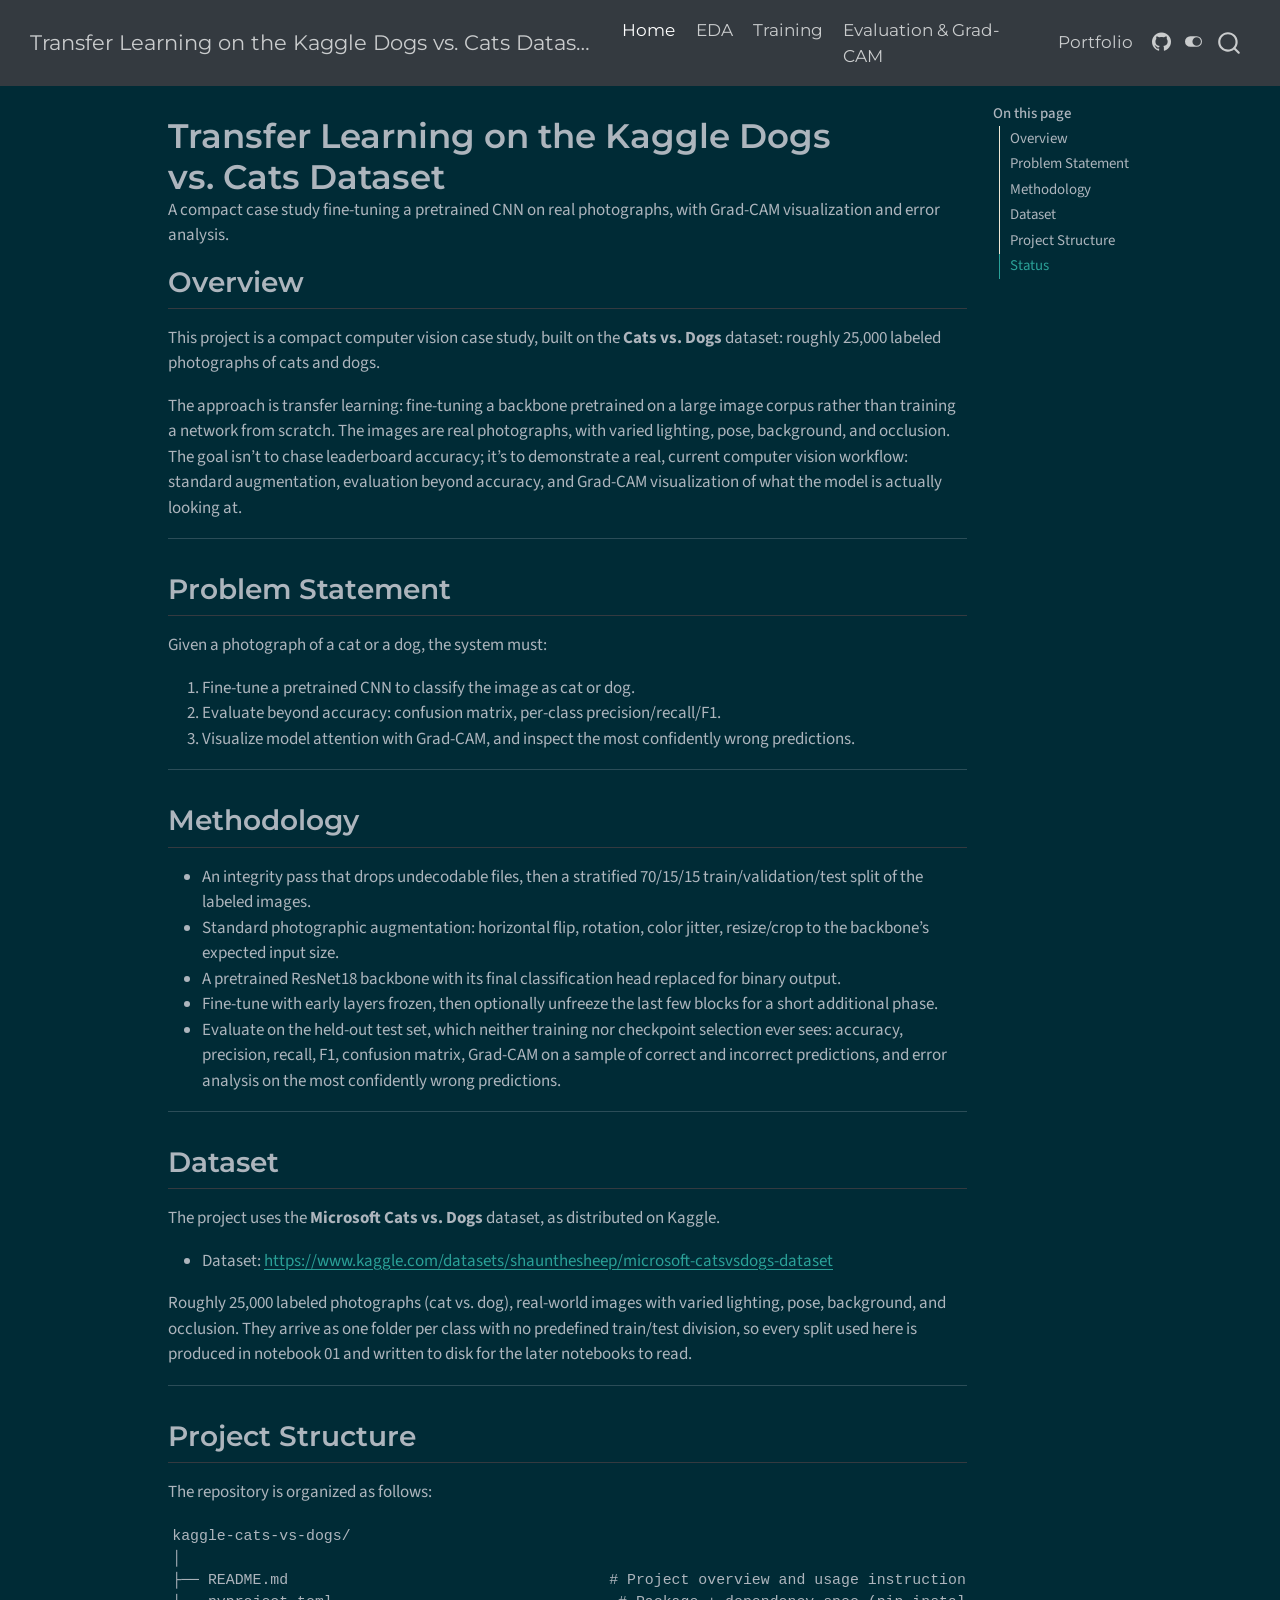
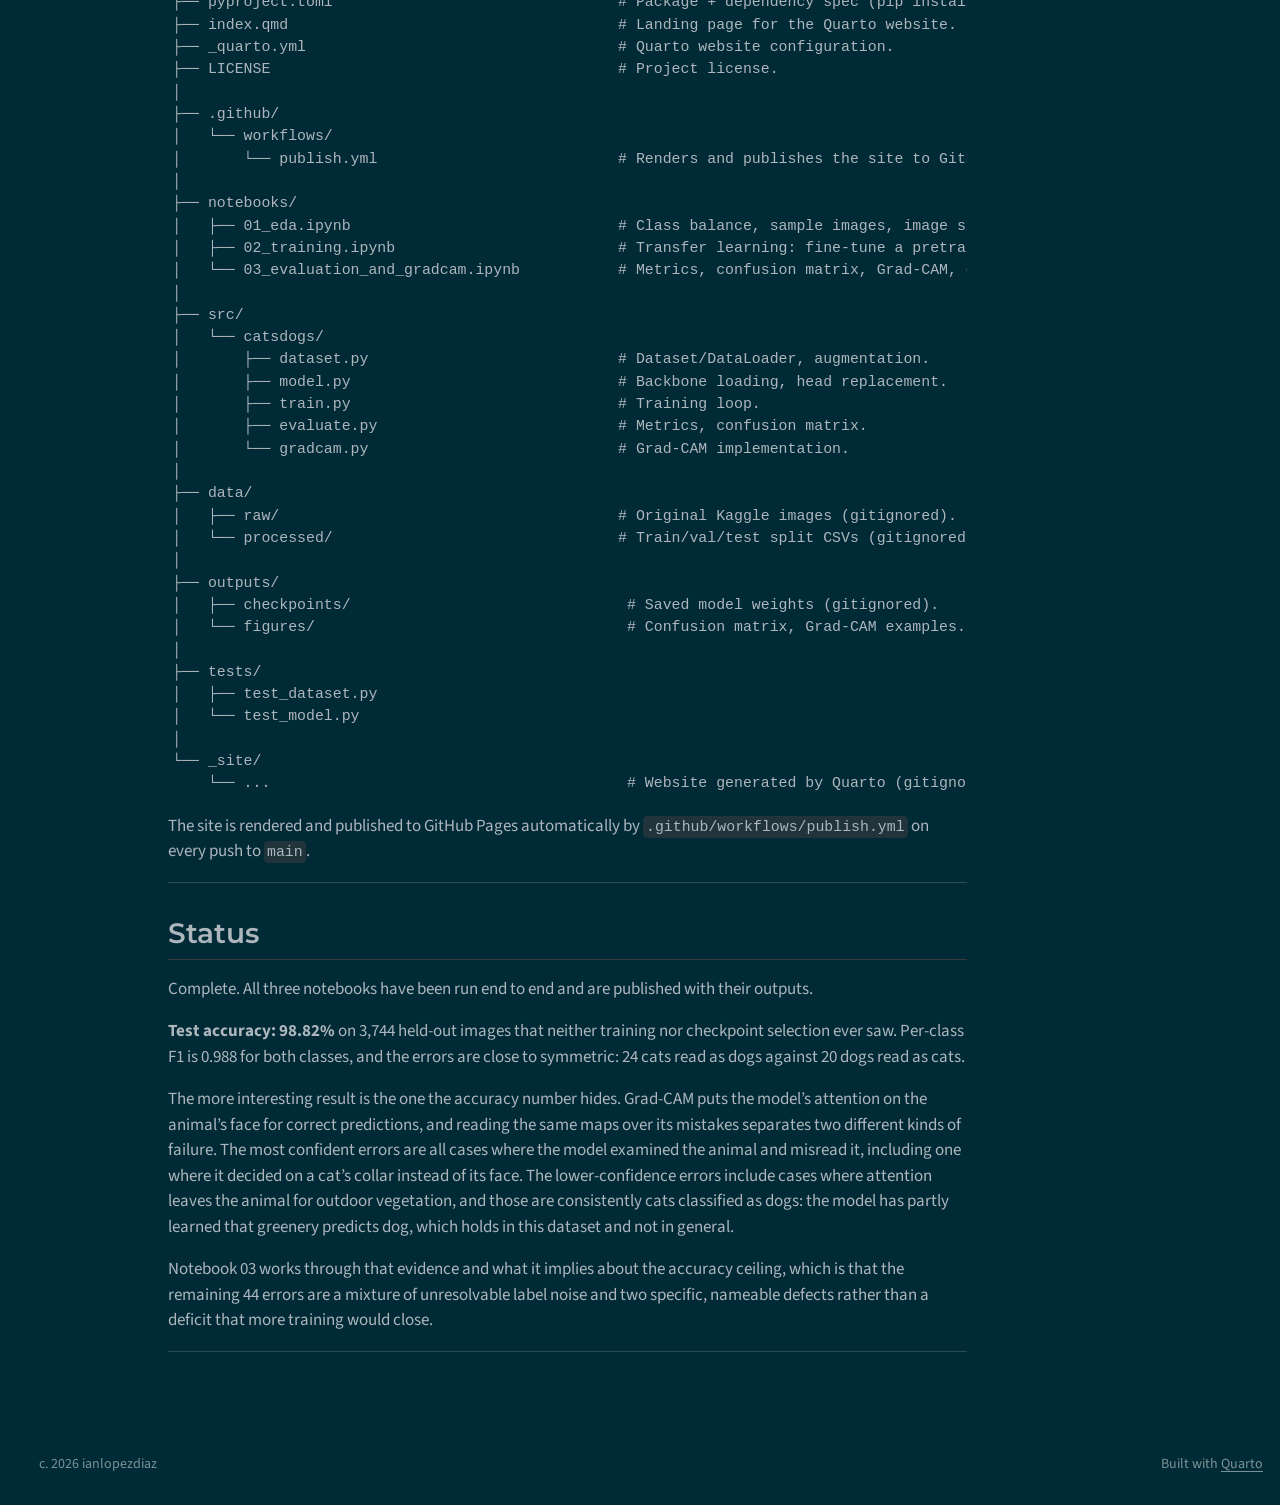
==== commit 0c88804c: "Built site for gh-pages" ====
--- a/index.html
+++ b/index.html
@@ -421,7 +421,10 @@
 </section>
 <section id="status" class="level2">
 <h2 class="anchored" data-anchor-id="status">Status</h2>
-<p>In progress: repository scaffolded; data download, training, and evaluation not yet run.</p>
+<p>Complete. All three notebooks have been run end to end and are published with their outputs.</p>
+<p><strong>Test accuracy: 98.82%</strong> on 3,744 held-out images that neither training nor checkpoint selection ever saw. Per-class F1 is 0.988 for both classes, and the errors are close to symmetric: 24 cats read as dogs against 20 dogs read as cats.</p>
+<p>The more interesting result is the one the accuracy number hides. Grad-CAM puts the model’s attention on the animal’s face for correct predictions, and reading the same maps over its mistakes separates two different kinds of failure. The most confident errors are all cases where the model examined the animal and misread it, including one where it decided on a cat’s collar instead of its face. The lower-confidence errors include cases where attention leaves the animal for outdoor vegetation, and those are consistently cats classified as dogs: the model has partly learned that greenery predicts dog, which holds in this dataset and not in general.</p>
+<p>Notebook 03 works through that evidence and what it implies about the accuracy ceiling, which is that the remaining 44 errors are a mixture of unresolvable label noise and two specific, nameable defects rather than a deficit that more training would close.</p>
 <hr>
 
 
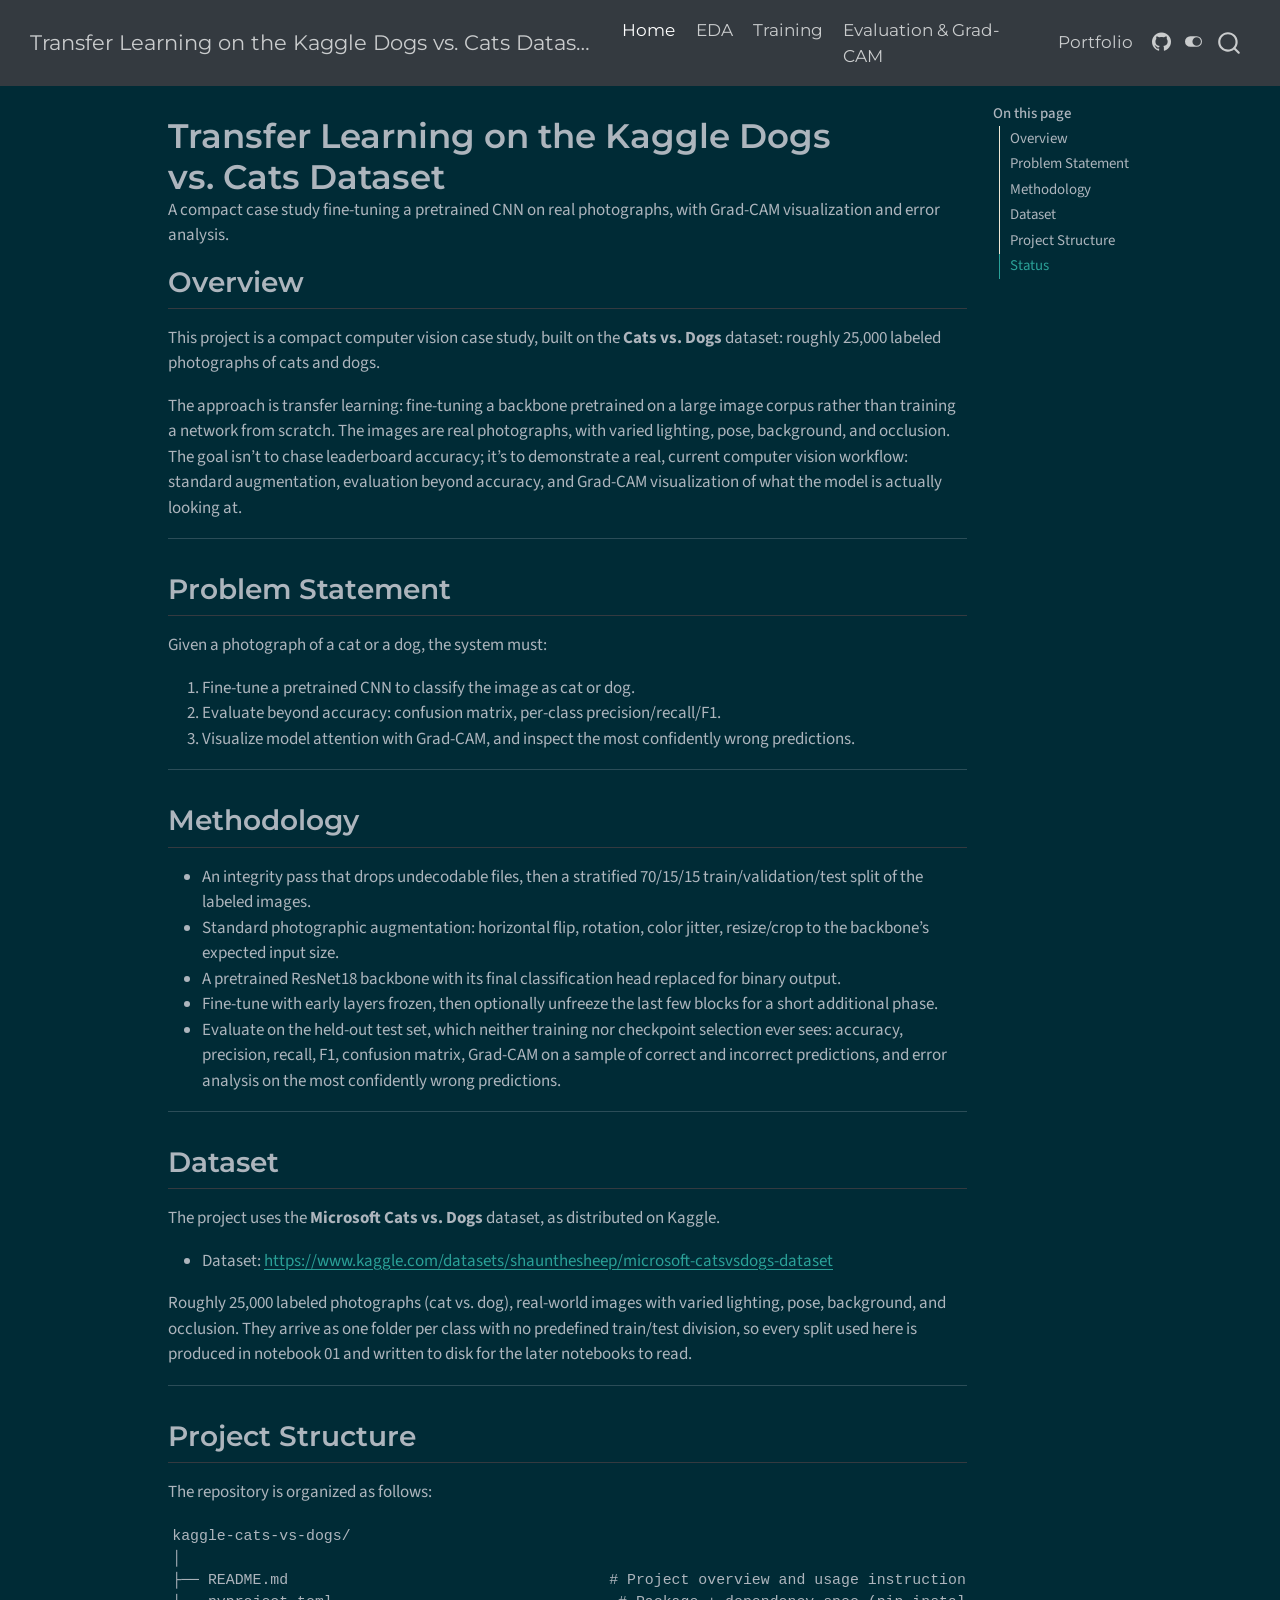
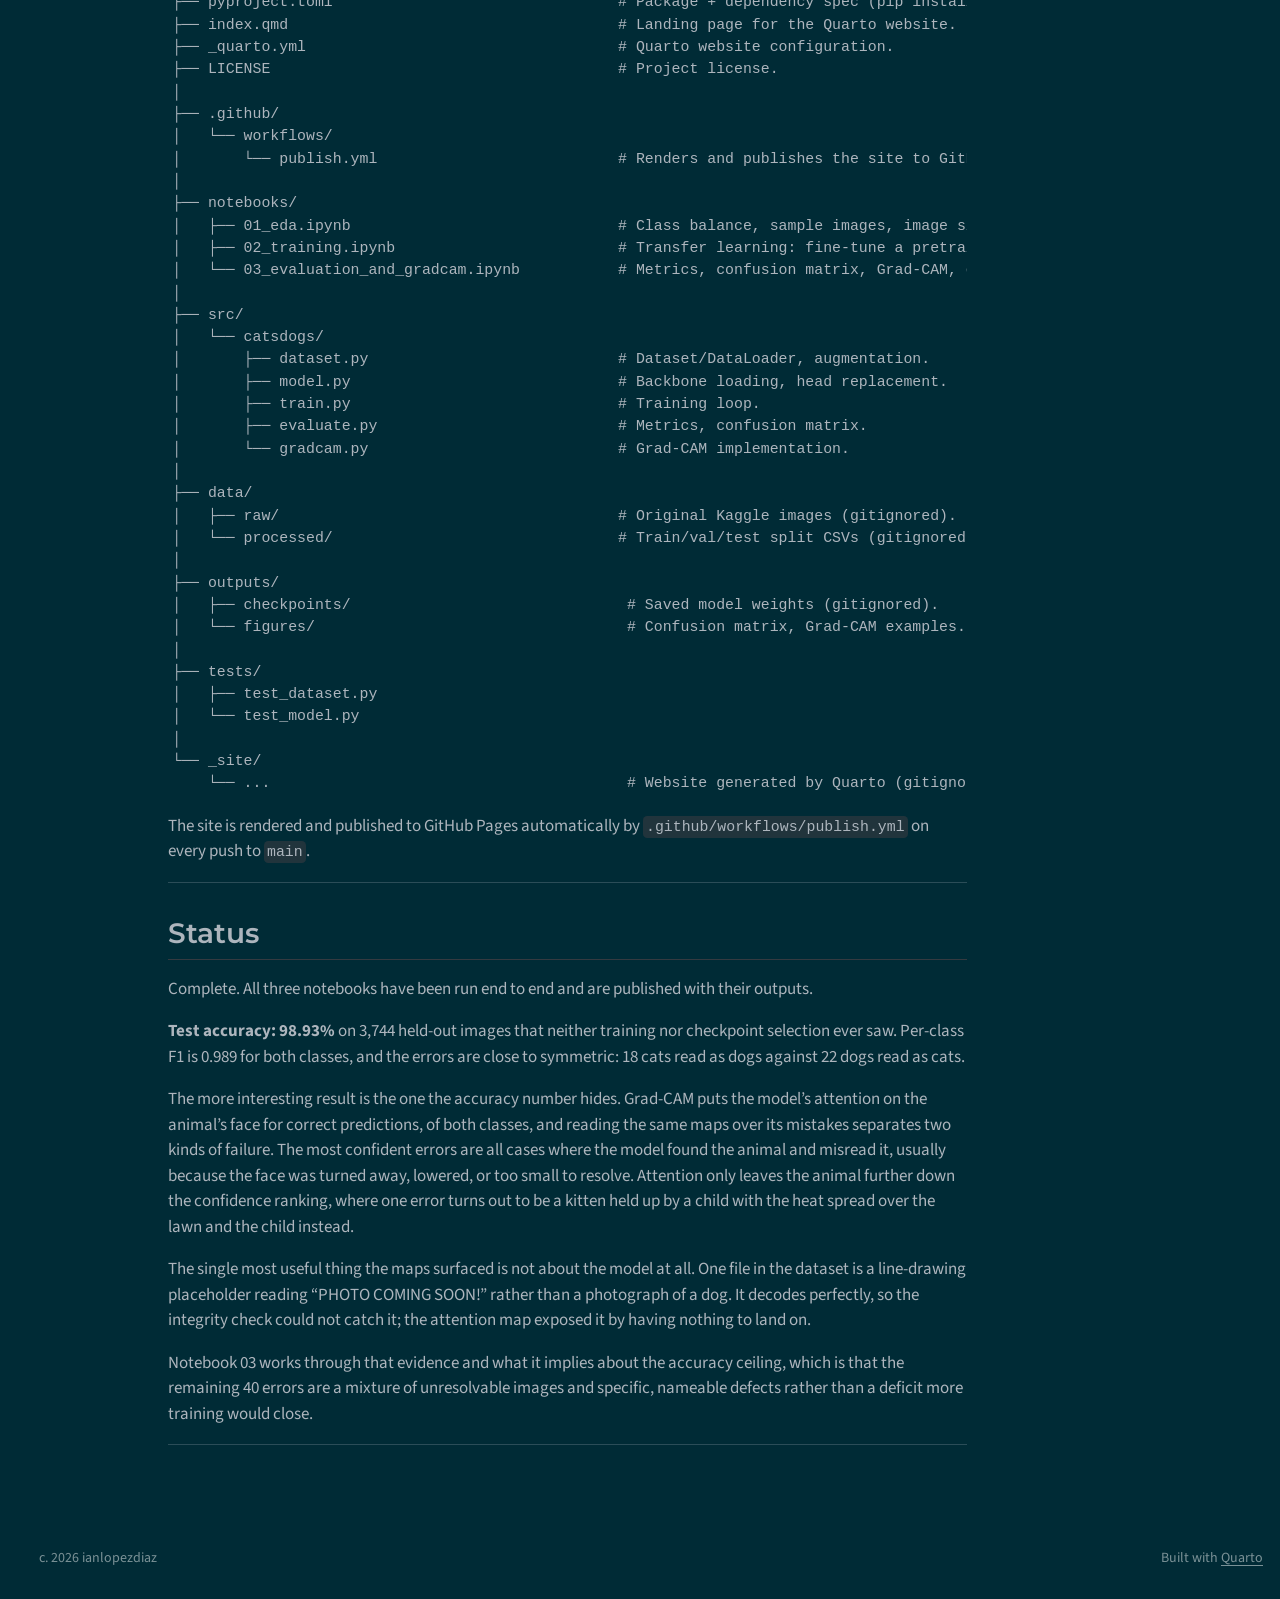
==== commit 5b2e8426: "Built site for gh-pages" ====
--- a/index.html
+++ b/index.html
@@ -422,9 +422,10 @@
 <section id="status" class="level2">
 <h2 class="anchored" data-anchor-id="status">Status</h2>
 <p>Complete. All three notebooks have been run end to end and are published with their outputs.</p>
-<p><strong>Test accuracy: 98.82%</strong> on 3,744 held-out images that neither training nor checkpoint selection ever saw. Per-class F1 is 0.988 for both classes, and the errors are close to symmetric: 24 cats read as dogs against 20 dogs read as cats.</p>
-<p>The more interesting result is the one the accuracy number hides. Grad-CAM puts the model’s attention on the animal’s face for correct predictions, and reading the same maps over its mistakes separates two different kinds of failure. The most confident errors are all cases where the model examined the animal and misread it, including one where it decided on a cat’s collar instead of its face. The lower-confidence errors include cases where attention leaves the animal for outdoor vegetation, and those are consistently cats classified as dogs: the model has partly learned that greenery predicts dog, which holds in this dataset and not in general.</p>
-<p>Notebook 03 works through that evidence and what it implies about the accuracy ceiling, which is that the remaining 44 errors are a mixture of unresolvable label noise and two specific, nameable defects rather than a deficit that more training would close.</p>
+<p><strong>Test accuracy: 98.93%</strong> on 3,744 held-out images that neither training nor checkpoint selection ever saw. Per-class F1 is 0.989 for both classes, and the errors are close to symmetric: 18 cats read as dogs against 22 dogs read as cats.</p>
+<p>The more interesting result is the one the accuracy number hides. Grad-CAM puts the model’s attention on the animal’s face for correct predictions, of both classes, and reading the same maps over its mistakes separates two kinds of failure. The most confident errors are all cases where the model found the animal and misread it, usually because the face was turned away, lowered, or too small to resolve. Attention only leaves the animal further down the confidence ranking, where one error turns out to be a kitten held up by a child with the heat spread over the lawn and the child instead.</p>
+<p>The single most useful thing the maps surfaced is not about the model at all. One file in the dataset is a line-drawing placeholder reading “PHOTO COMING SOON!” rather than a photograph of a dog. It decodes perfectly, so the integrity check could not catch it; the attention map exposed it by having nothing to land on.</p>
+<p>Notebook 03 works through that evidence and what it implies about the accuracy ceiling, which is that the remaining 40 errors are a mixture of unresolvable images and specific, nameable defects rather than a deficit more training would close.</p>
 <hr>
 
 
